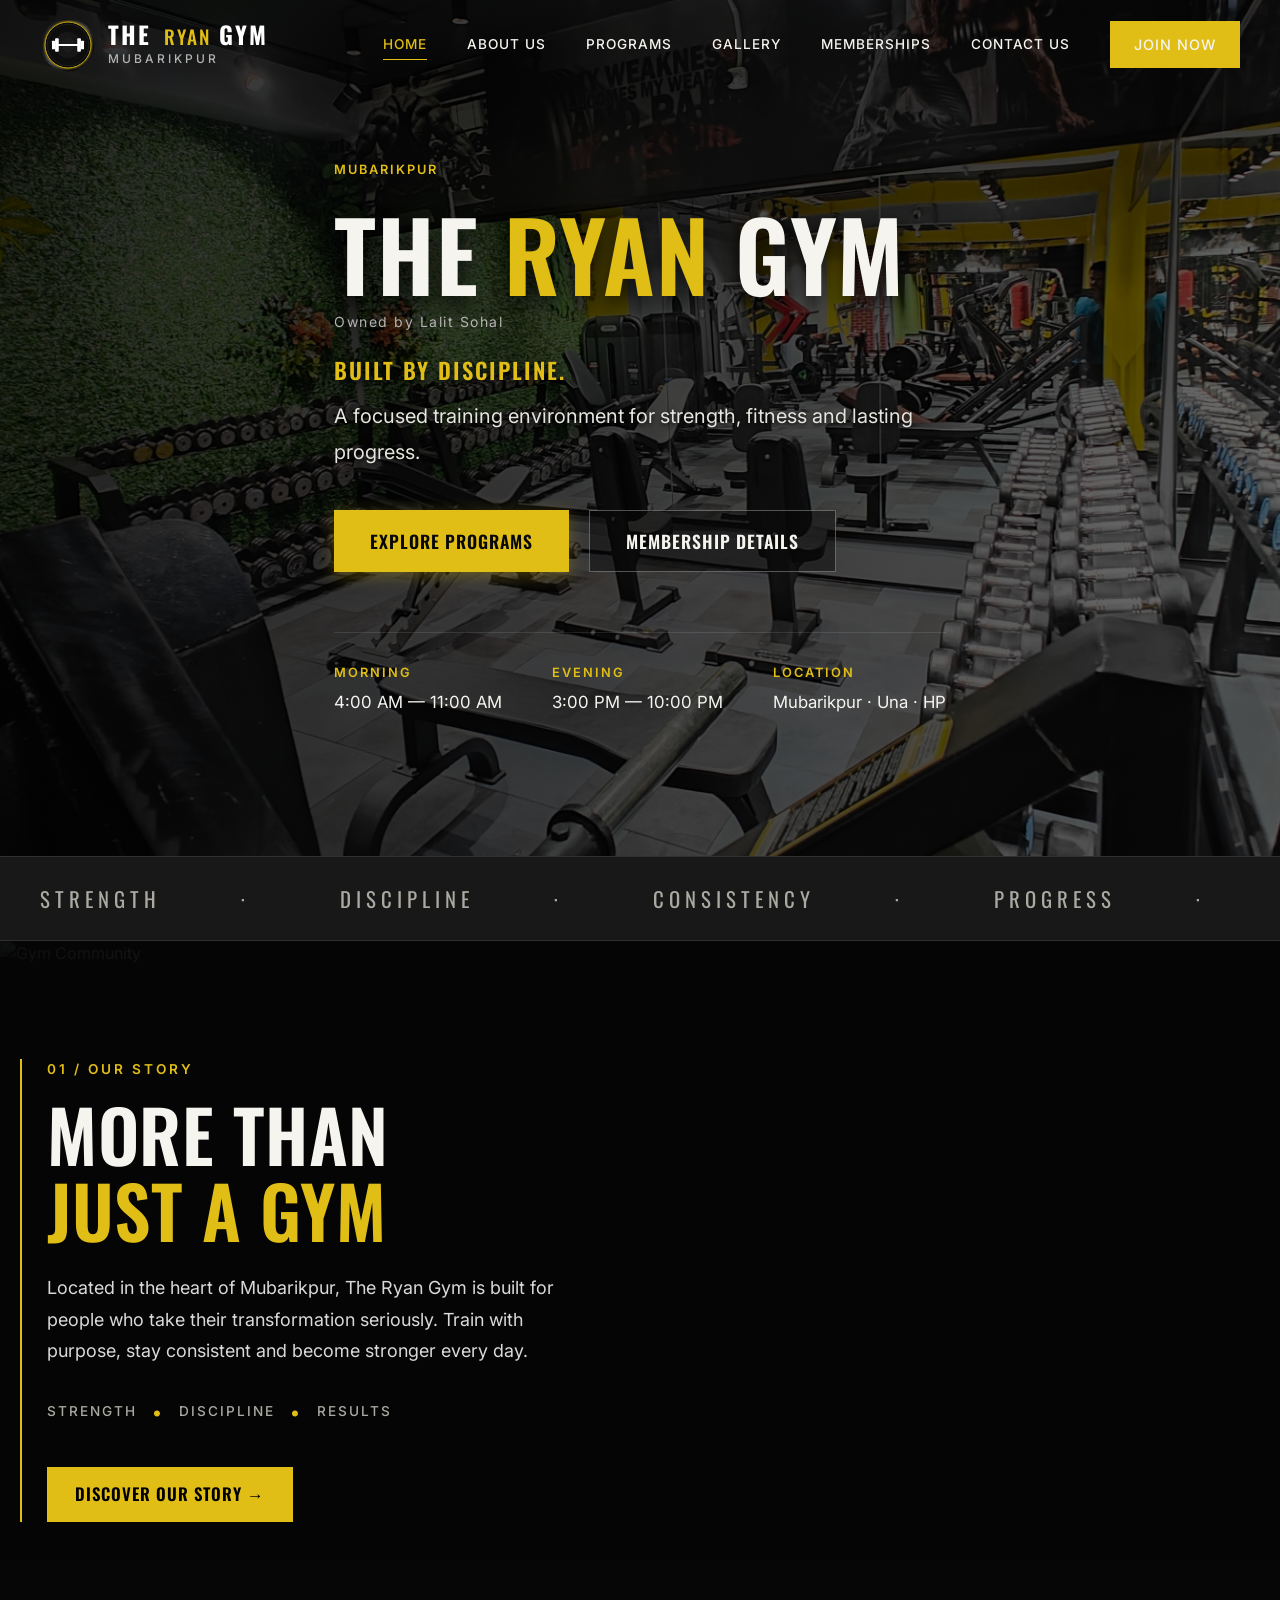
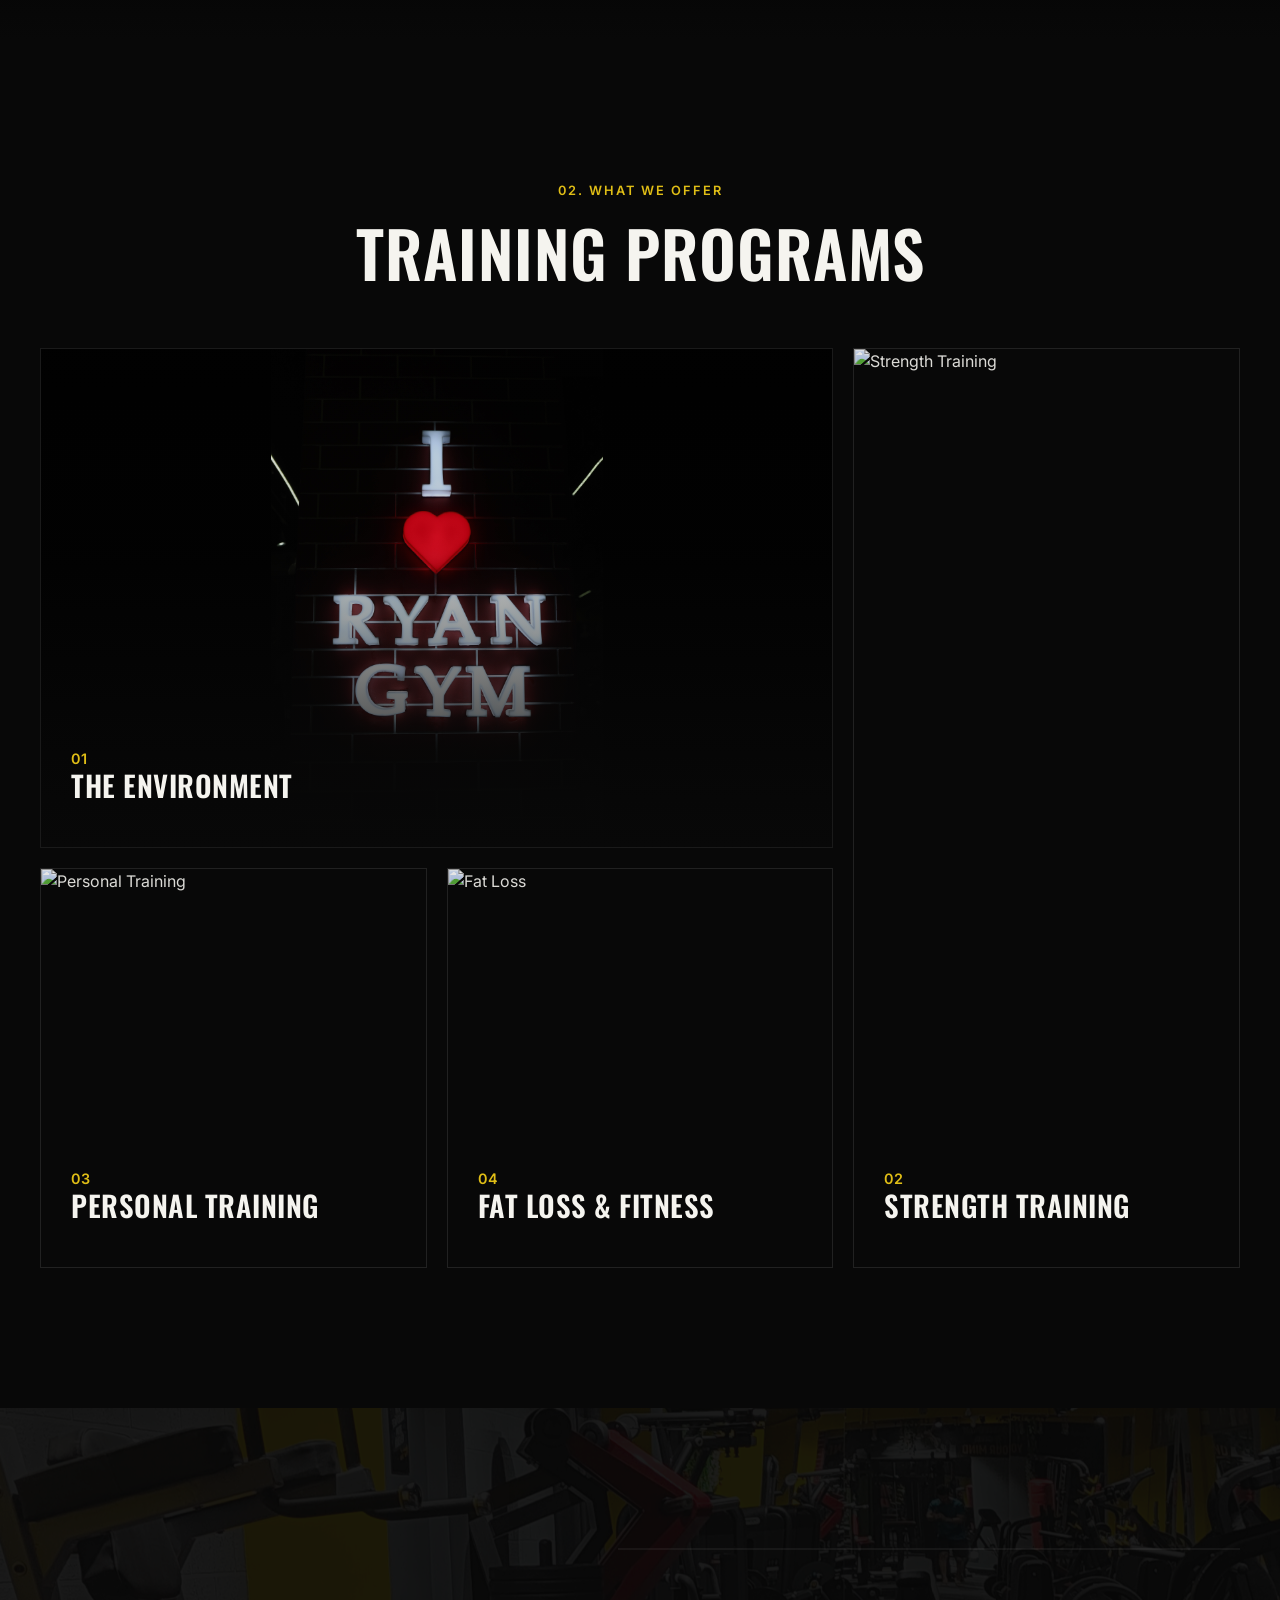
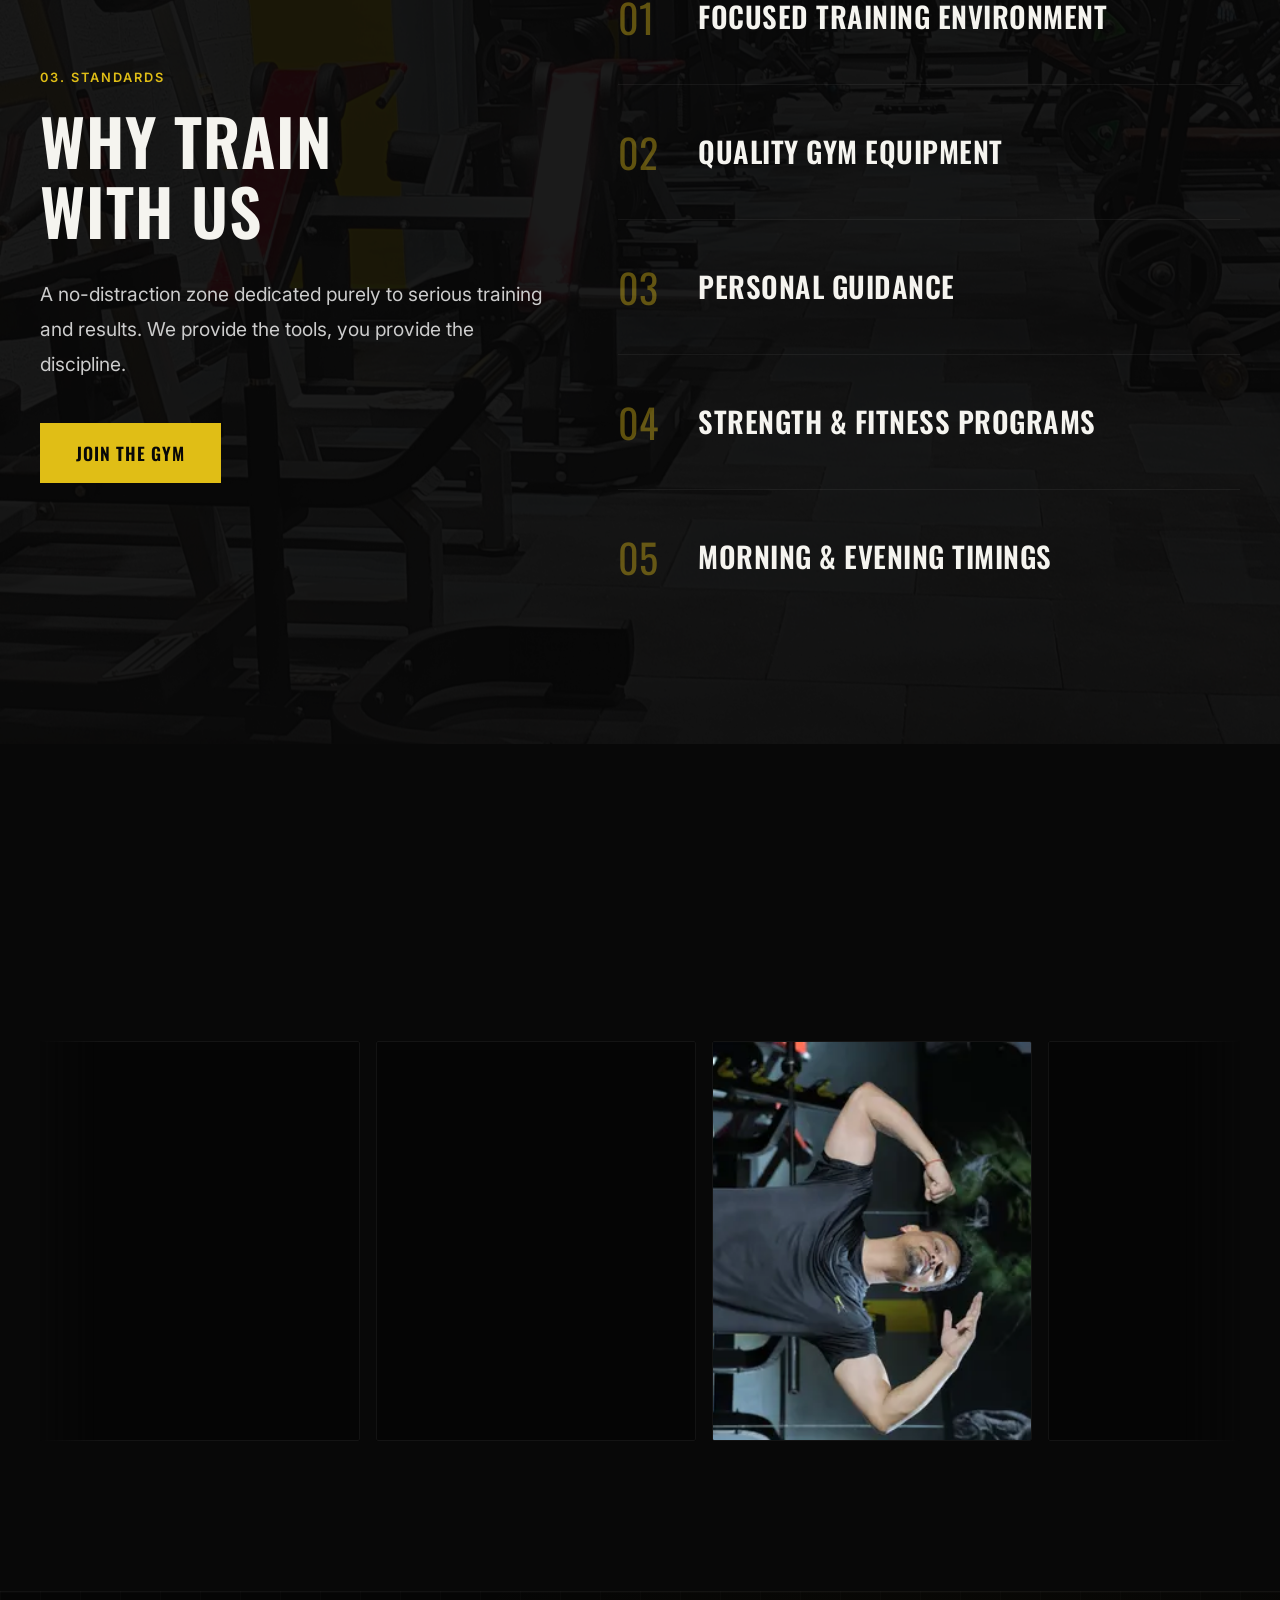
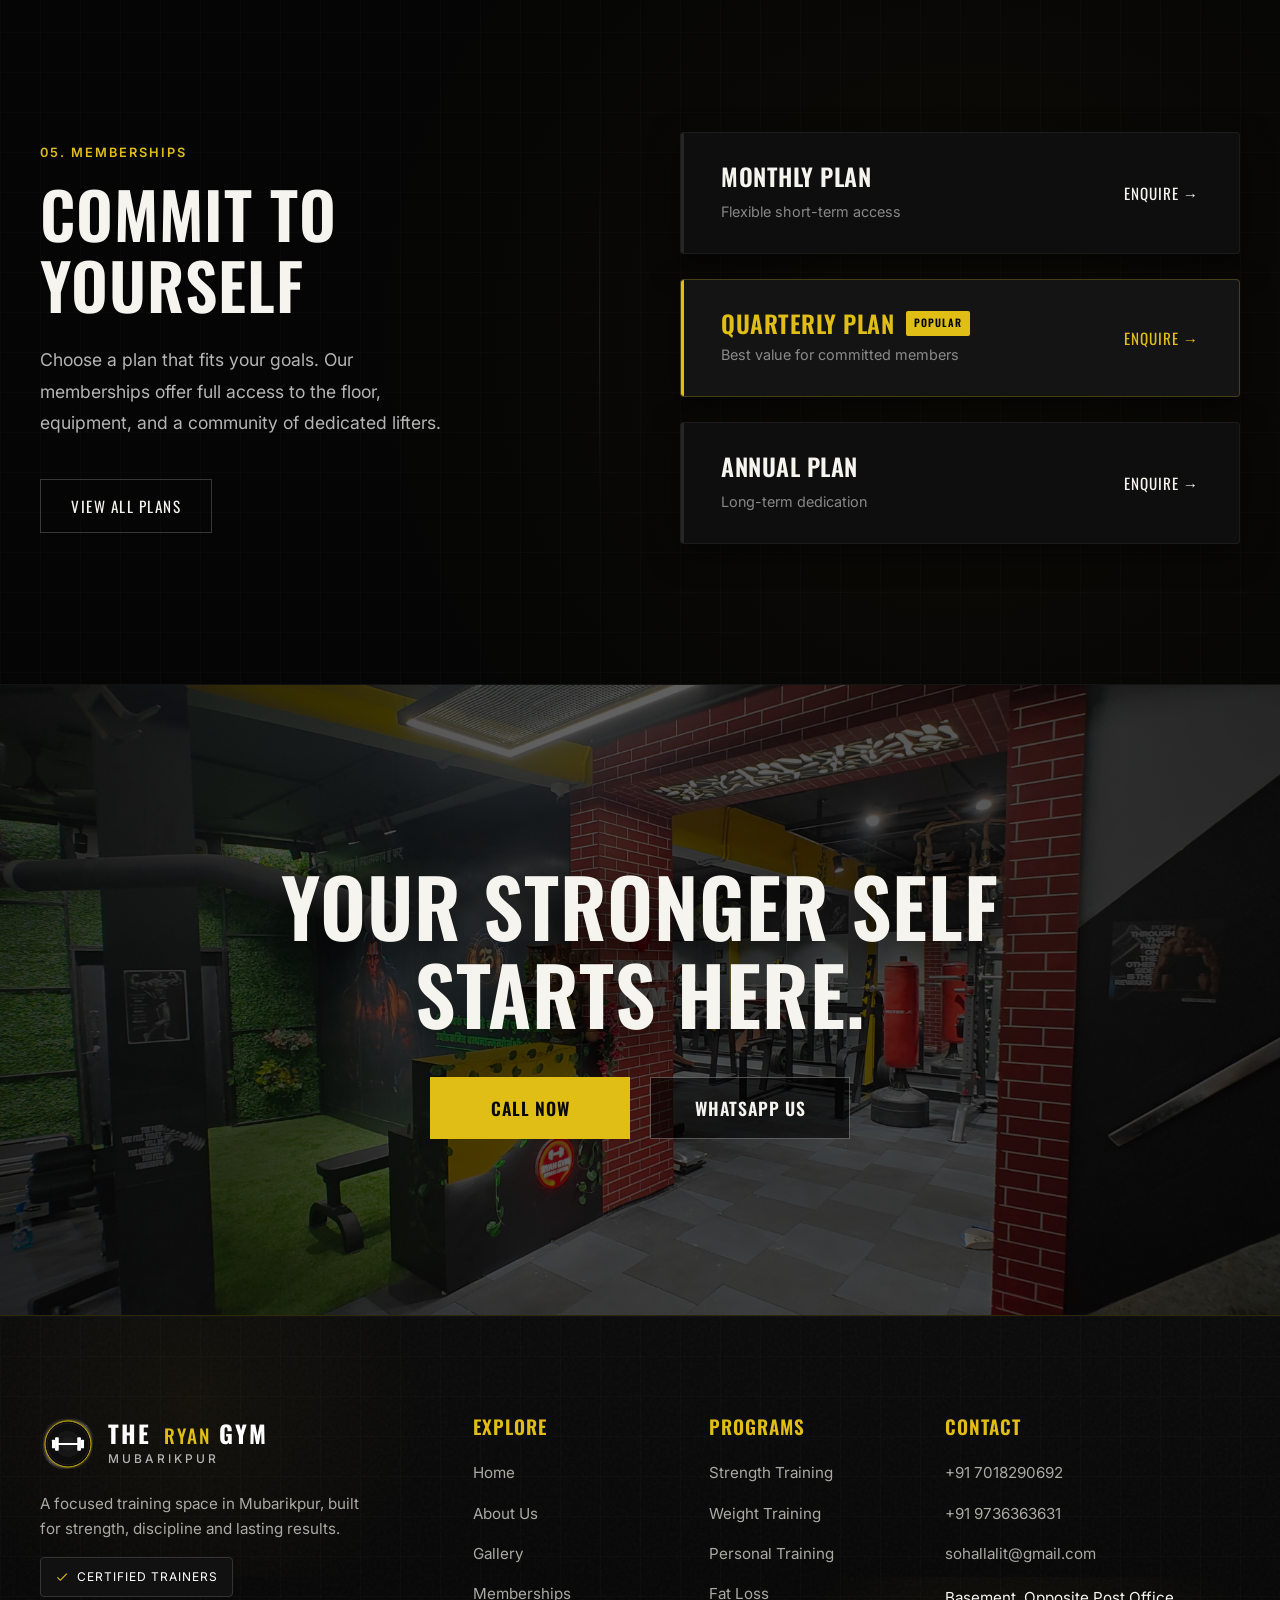
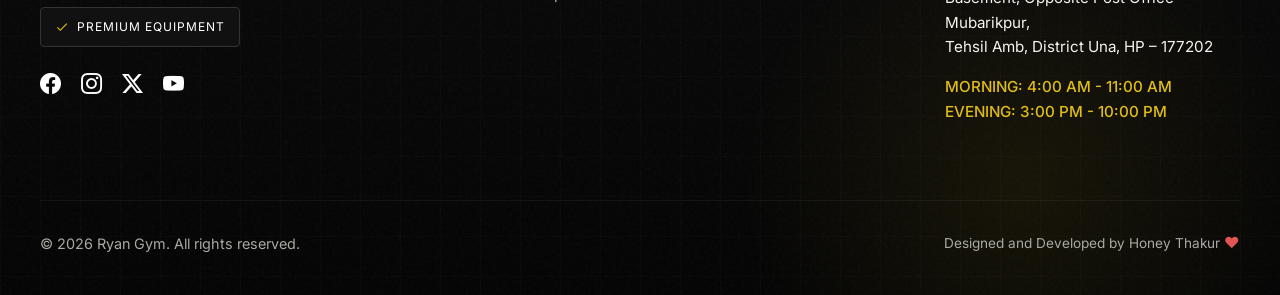
==== index.html @ 45529470 "Done" ====
<!DOCTYPE html>
<html lang="en">
<head>
  <meta charset="UTF-8">
  <meta name="viewport" content="width=device-width, initial-scale=1.0">
  <title>THE RYAN GYM | Built By Discipline</title>
  <meta name="description" content="THE RYAN GYM in Mubarikpur. A premium training environment for strength, fitness and lasting progress.">
  <link rel="stylesheet" href="css/style.css">
  <link rel="stylesheet" href="https://cdn.jsdelivr.net/npm/bootstrap-icons@1.11.3/font/bootstrap-icons.min.css">
  <style>
    /* --------------------------------------------------
       HOMEPAGE SPECIFIC STYLES
       -------------------------------------------------- */

    /* 2. Full-Width Hero Section */
    .hero {
      position: relative;
      min-height: 760px;
      display: flex;
      align-items: center;
      padding-top: 160px;
      padding-bottom: 100px;
      overflow: hidden;
    }
    
    .hero-bg-img {
      position: absolute;
      top: 0; left: 0; width: 100%; height: 100%;
      object-fit: cover;
      object-position: center;
      z-index: -2;
      filter: none;
    }
    
    .hero-overlay {
      position: absolute;
      top: 0; left: 0; width: 100%; height: 100%;
      background: linear-gradient(
        90deg,
        rgba(0, 0, 0, 0.82) 0%,
        rgba(0, 0, 0, 0.72) 45%,
        rgba(0, 0, 0, 0.58) 100%
      );
      z-index: -1;
    }
    
    .hero-content {
      position: relative;
      z-index: 10;
      max-width: 800px;
      padding-bottom: 40px;
    }
    
    .hero-buttons {
      display: flex;
      gap: 20px;
      margin-top: 40px;
      margin-bottom: 60px;
    }
    
    .hero-details {
      display: flex;
      gap: 50px;
      border-top: 1px solid rgba(255, 255, 255, 0.1);
      padding-top: 30px;
    }
    
    .detail-block {
      display: flex;
      flex-direction: column;
    }
    .detail-block span:first-child { color: var(--accent-yellow); font-size: 0.8rem; font-weight: 600; letter-spacing: 2px; }
    .detail-block span:last-child { color: var(--text-primary); font-size: 1.05rem; margin-top: 5px; }
    
    @media (max-width: 1024px) {
      .hero {
        padding-top: 130px;
      }
      .hero-content { padding-top: 0; padding-bottom: 40px; }
      .hero-details { flex-wrap: wrap; gap: 30px; }
    }
    @media (max-width: 576px) {
      .hero {
        padding-top: 115px;
      }
      .hero-buttons { flex-direction: column; }
    }

    /* 3. Moving Strip Marquee */
    .statement-strip {
      padding: 25px 0;
      border-top: 1px solid var(--border-muted);
      border-bottom: 1px solid var(--border-muted);
      background-color: var(--bg-elevated);
      overflow: hidden;
      white-space: nowrap;
      position: relative;
      display: flex;
      align-items: center;
    }
    .marquee-content {
      display: inline-block;
      font-family: var(--font-heading);
      letter-spacing: 5px;
      font-size: 1.3rem;
      color: var(--text-secondary);
      animation: marquee 25s linear infinite;
    }
    .marquee-content span { margin: 0 40px; }
    @keyframes marquee {
      0% { transform: translateX(0); }
      100% { transform: translateX(-50%); }
    }
    
    /* 4. Introduction Section (Asymmetric Story) */
    .intro-panel {
      position: relative;
      height: 700px;
      display: flex;
      align-items: center;
      background-color: #050505;
      overflow: hidden;
    }
    .intro-bg {
      position: absolute; top: 0; left: 0; width: 100%; height: 100%;
      object-fit: cover; object-position: 72% center; z-index: 0;
    }
    .intro-overlay {
      position: absolute; top: 0; left: 0; width: 100%; height: 100%;
      background: linear-gradient(90deg, rgba(5,5,5,0.96) 0%, rgba(5,5,5,0.88) 42%, rgba(5,5,5,0.35) 75%, rgba(5,5,5,0.15) 100%);
      z-index: 1;
    }
    .intro-fade-bottom {
      position: absolute; bottom: 0; left: 0; width: 100%; height: 80px;
      background: linear-gradient(to top, rgba(8,8,8,1) 0%, rgba(8,8,8,0) 100%);
      z-index: 2;
    }
    .intro-container {
      position: relative; z-index: 10;
      width: 100%;
      max-width: 1280px;
      margin: 0 auto;
      padding: 0 20px;
    }
    .intro-content {
      max-width: 560px;
      padding-left: 25px;
      border-left: 2px solid var(--accent-yellow);
    }
    .intro-eyebrow {
      color: var(--accent-yellow);
      font-size: 0.85rem;
      font-weight: 600;
      letter-spacing: 3px;
      margin-bottom: 15px;
      display: block;
    }
    .intro-heading {
      font-family: var(--font-heading);
      font-size: 72px;
      line-height: 1.05;
      margin-bottom: 25px;
      color: var(--text-primary);
      text-transform: uppercase;
    }
    .intro-heading span {
      display: block;
      color: var(--accent-yellow);
    }
    .intro-text {
      max-width: 540px;
      font-size: 18px;
      line-height: 1.75;
      color: rgba(255,255,255,0.85);
      margin-bottom: 30px;
    }
    .intro-labels {
      display: flex;
      gap: 15px;
      color: var(--text-secondary);
      font-size: 0.85rem;
      letter-spacing: 2px;
      font-weight: 500;
      margin-bottom: 40px;
      align-items: center;
    }
    .intro-labels .dot { color: var(--accent-yellow); font-size: 1.2rem; }
    
    .btn-solid-yellow {
      display: inline-flex;
      align-items: center;
      gap: 10px;
      background-color: var(--accent-yellow);
      color: #000;
      font-family: var(--font-heading);
      font-size: 1.05rem;
      padding: 14px 28px;
      text-transform: uppercase;
      letter-spacing: 1px;
      transition: transform 0.3s ease, background-color 0.3s ease;
      text-decoration: none;
      font-weight: 600;
    }
    .btn-solid-yellow:hover {
      background-color: #fff;
      transform: translateY(-3px);
    }
    
    @media (max-width: 1024px) {
      .intro-heading { font-size: 56px; }
      .intro-overlay { background: linear-gradient(90deg, rgba(5,5,5,0.98) 0%, rgba(5,5,5,0.9) 60%, rgba(5,5,5,0.4) 100%); }
    }
    @media (max-width: 768px) {
      .intro-panel { height: auto; flex-direction: column; display: block; }
      .intro-bg { position: relative; height: 350px; object-position: center; }
      .intro-overlay { display: none; }
      .intro-fade-bottom { display: none; }
      .intro-container { background-color: #050505; padding: 60px 20px; }
      .intro-content { max-width: 100%; border-left: none; padding-left: 0; }
      .intro-heading { font-size: 42px; }
      .intro-text { font-size: 16px; }
      .intro-eyebrow::before { content: ''; display: inline-block; width: 30px; height: 2px; background: var(--accent-yellow); margin-right: 15px; vertical-align: middle; }
    }

    /* 5. Programs Preview Editorial */
    .home-programs {
      display: grid;
      grid-template-columns: 1fr 1fr 1fr;
      grid-template-rows: auto auto;
      gap: 20px;
    }
    .hp-block {
      position: relative;
      overflow: hidden;
      display: flex;
      align-items: flex-end;
      padding: 40px 30px;
      border: 1px solid var(--border-muted);
      text-decoration: none;
    }
    .hp-block::after {
      content: '';
      position: absolute; top: 0; left: 0; width: 100%; height: 100%;
      background: linear-gradient(to top, rgba(8,8,8,1) 0%, rgba(8,8,8,0.2) 60%, rgba(8,8,8,0.1) 100%);
      z-index: 1;
      transition: background 0.4s ease;
    }
    .hp-block:hover::after {
      background: linear-gradient(to top, rgba(8,8,8,1) 0%, rgba(8,8,8,0.4) 60%, rgba(8,8,8,0.2) 100%);
    }
    .hp-bg {
      position: absolute; top: 0; left: 0; width: 100%; height: 100%;
      object-fit: cover; z-index: 0;
      transition: transform 0.8s ease;
    }
    .hp-block:hover .hp-bg { transform: scale(1.04); }
    
    .hp-content { position: relative; z-index: 2; width: 100%; }
    .hp-content h3 { font-size: 1.8rem; margin-bottom: 5px; color: var(--text-primary); }
    .hp-content p { font-family: var(--font-body); color: var(--accent-yellow); font-size: 0.9rem; text-transform: uppercase; letter-spacing: 1px; font-weight: 600; }
    
    /* 5. Home Gallery Marquee */
    .gallery-marquee-wrapper {
      display: flex;
      overflow: hidden;
      gap: 16px;
      padding: 10px 0;
      -webkit-mask-image: linear-gradient(to right, transparent, black 5%, black 95%, transparent);
      mask-image: linear-gradient(to right, transparent, black 5%, black 95%, transparent);
    }
    .gallery-marquee-group {
      display: flex;
      gap: 16px;
      flex-shrink: 0;
      animation: marquee 35s linear infinite;
    }
    .gallery-marquee-wrapper:hover .gallery-marquee-group {
      animation-play-state: paused;
    }
    @keyframes marquee {
      0% { transform: translateX(0); }
      100% { transform: translateX(calc(-100% - 16px)); }
    }
    
    @media (prefers-reduced-motion: reduce) {
      .gallery-marquee-wrapper {
        overflow-x: auto;
        -webkit-mask-image: none;
        mask-image: none;
      }
      .gallery-marquee-group { animation: none; }
      .gallery-marquee-group[aria-hidden="true"] { display: none; }
    }

    .hg-img {
      width: 100%; height: 100%;
      object-fit: cover;
      border-radius: 2px;
      border: 1px solid rgba(255,255,255,0.06);
      transition: transform 0.4s ease;
    }
    .hg-item {
      position: relative;
      overflow: hidden;
      border-radius: 2px;
      background: #050505;
      display: block;
      cursor: pointer;
      aspect-ratio: 4 / 5;
      width: 320px;
      flex-shrink: 0;
    }
    .hg-item::after {
      content: '';
      position: absolute; top: 0; left: 0; width: 100%; height: 100%;
      background: linear-gradient(to top, rgba(0,0,0,0.6), transparent);
      opacity: 0;
      transition: opacity 0.4s ease;
      pointer-events: none;
    }
    .hg-item:hover::after { opacity: 1; }
    .hg-item:focus { outline: 2px solid var(--accent-yellow); outline-offset: 2px; }
    .hg-item:hover .hg-img { transform: scale(1.03); }
    
    .btn-gallery-hover {
      transition: all 0.3s ease;
    }
    .btn-gallery-hover:hover {
      background-color: var(--accent-yellow);
      color: #000;
      border-color: var(--accent-yellow);
    }
    
    @media (max-width: 992px) {
      .hg-item { width: 280px; }
    }
    @media (max-width: 576px) {
      .hg-item { width: 240px; }
      .gallery-header { flex-direction: column; align-items: flex-start !important; gap: 20px; }
    }

    .hp-large { grid-column: 1 / 3; height: 500px; }
    .hp-tall { grid-column: 3 / 4; grid-row: 1 / 3; height: 100%; }
    .hp-small { height: 400px; }
    
    @media (max-width: 992px) {
      .home-programs { grid-template-columns: 1fr 1fr; }
      .hp-large { grid-column: 1 / -1; }
      .hp-tall { grid-column: 1 / 2; grid-row: auto; height: 400px; }
    }
    @media (max-width: 576px) {
      .home-programs { grid-template-columns: 1fr; }
      .hp-tall { grid-column: 1 / -1; }
    }

    /* 6. Why Train With Us (Rich Layer) */
    .why-rich {
      position: relative;
      padding: 120px 0;
      overflow: hidden;
      background-color: var(--bg-primary);
    }
    .standards-moving-bg {
      position: absolute; top: 0; left: 0; width: 100%; height: 100%;
      background-image: url('assets/images/gym-image-55.jpg');
      background-size: cover;
      background-position: center;
      z-index: 1;
      will-change: transform;
      animation: standardsMove 12s ease-in-out infinite alternate;
      transform: translate3d(2%, 0, 0) scale(1.08);
    }
    .standards-overlay {
      position: absolute; top: 0; left: 0; width: 100%; height: 100%;
      background: rgba(8,8,8,0.92); z-index: 2;
    }
    .standards-content {
      position: relative;
      z-index: 10;
    }
    
    @keyframes standardsMove {
      0% { transform: translate3d(2%, 0, 0) scale(1.08); }
      100% { transform: translate3d(-2%, 0, 0) scale(1.12); }
    }
    
    @keyframes standardsMoveMobile {
      0% { transform: translate3d(1%, 0, 0) scale(1.04); }
      100% { transform: translate3d(-1%, 0, 0) scale(1.06); }
    }
    
    @media (prefers-reduced-motion: reduce) {
      .standards-moving-bg { animation: none; transform: scale(1); }
    }
    
    @media (max-width: 768px) {
      .standards-moving-bg { animation: standardsMoveMobile 12s ease-in-out infinite alternate; }
    }
    
    .why-list-premium {
      border-top: 2px solid rgba(255,255,255,0.05);
      margin-top: 20px;
    }
    .why-item-premium {
      display: flex;
      align-items: center;
      padding: 35px 0;
      border-bottom: 1px solid rgba(255,255,255,0.05);
      transition: padding-left var(--transition-fast);
    }
    .why-item-premium:hover {
      padding-left: 20px;
      border-bottom: 1px solid var(--accent-yellow);
    }
    .why-number-premium {
      font-family: var(--font-heading);
      font-size: 2.5rem;
      color: rgba(224, 190, 22, 0.4);
      width: 80px;
      transition: color var(--transition-fast);
    }
    .why-item-premium:hover .why-number-premium { color: var(--accent-yellow); }
    .why-title-premium {
      font-family: var(--font-heading);
      font-size: 1.8rem;
      margin-bottom: 0;
      color: var(--text-primary);
    }
    
    @media (max-width: 768px) {
      .why-item-premium { flex-direction: column; align-items: flex-start; padding: 25px 0; }
      .why-item-premium:hover { padding-left: 0; }
      .why-number-premium { font-size: 2rem; margin-bottom: 10px; }
      .why-title-premium { font-size: 1.5rem; }
    }

    /* 7. Membership Preview Redesign */
    .mem-preview-section {
      position: relative;
      padding: 140px 0;
      background-color: #050505;
      background-image: 
        radial-gradient(circle at 75% 50%, rgba(224, 190, 22, 0.03) 0%, transparent 60%),
        linear-gradient(rgba(255, 255, 255, 0.015) 1px, transparent 1px),
        linear-gradient(90deg, rgba(255, 255, 255, 0.015) 1px, transparent 1px);
      background-size: 100% 100%, 40px 40px, 40px 40px;
      border-top: 1px solid rgba(255, 255, 255, 0.05);
      border-bottom: 1px solid rgba(255, 255, 255, 0.05);
    }
    .mem-preview-container {
      position: relative; z-index: 10;
      display: grid;
      grid-template-columns: 1fr 1fr;
      gap: 80px;
      align-items: center;
    }
    .mem-left-content {
      position: relative;
      padding-right: 40px;
    }
    .mem-left-content::after {
      content: '';
      position: absolute;
      right: 0;
      top: 10%;
      width: 1px;
      height: 80%;
      background: linear-gradient(to bottom, transparent, rgba(255, 255, 255, 0.1), transparent);
    }
    .mem-left-text {
      color: rgba(255,255,255,0.7);
      line-height: 1.8;
      font-size: 1.1rem;
      max-width: 420px;
      margin-bottom: 40px;
    }
    .btn-mem-view {
      display: inline-block;
      padding: 14px 30px;
      border: 1px solid rgba(255,255,255,0.2);
      color: var(--text-primary);
      text-transform: uppercase;
      font-family: var(--font-heading);
      letter-spacing: 1.5px;
      font-size: 0.95rem;
      transition: all 0.3s ease;
      text-decoration: none;
    }
    .btn-mem-view:hover {
      background-color: var(--accent-yellow);
      color: #000;
      border-color: var(--accent-yellow);
      transform: translateY(-2px);
    }
    
    .mem-cards-wrap {
      display: flex;
      flex-direction: column;
      gap: 25px;
    }
    .mem-card-premium {
      background: rgba(15, 15, 15, 0.95);
      border: 1px solid rgba(255,255,255,0.06);
      border-radius: 4px;
      padding: 30px 40px;
      display: flex;
      justify-content: space-between;
      align-items: center;
      transition: all 0.4s cubic-bezier(0.16, 1, 0.3, 1);
      position: relative;
      box-shadow: 0 10px 30px rgba(0,0,0,0.5);
      text-decoration: none;
    }
    .mem-card-premium::before {
      content: '';
      position: absolute; top: 0; left: 0; width: 3px; height: 100%;
      background: rgba(255,255,255,0.1);
      transition: background var(--transition-fast);
      border-top-left-radius: 4px;
      border-bottom-left-radius: 4px;
    }
    .mem-card-premium:hover {
      transform: translateY(-4px);
      border-color: rgba(224, 190, 22, 0.3);
      box-shadow: 0 15px 40px rgba(0,0,0,0.7), 0 0 20px rgba(224, 190, 22, 0.05);
    }
    .mem-card-premium:hover::before { background: var(--accent-yellow); }
    
    .mem-card-popular {
      background: rgba(20, 20, 20, 1);
      border-color: rgba(224, 190, 22, 0.25);
    }
    .mem-card-popular::before { background: var(--accent-yellow); }
    
    .mem-badge-popular {
      background: var(--accent-yellow);
      color: #000;
      font-family: var(--font-heading);
      font-weight: 600;
      font-size: 0.65rem;
      letter-spacing: 1px;
      padding: 4px 8px;
      border-radius: 2px;
      margin-left: 12px;
      vertical-align: middle;
      display: inline-block;
    }
    
    .mem-card-title { font-size: 1.5rem; margin: 0; color: var(--text-primary); display: inline-block; }
    .mem-card-popular .mem-card-title { color: var(--accent-yellow); }
    .mem-card-subtitle { font-family: var(--font-body); font-size: 0.9rem; color: rgba(255,255,255,0.5); margin-top: 6px; }
    
    .mem-enquire-link {
      font-family: var(--font-heading);
      color: var(--text-primary);
      font-size: 0.95rem;
      letter-spacing: 1px;
      text-transform: uppercase;
      transition: color 0.3s ease;
    }
    .mem-card-popular .mem-enquire-link { color: var(--accent-yellow); }
    .mem-card-premium:hover .mem-enquire-link { color: var(--accent-yellow); }
    
    @media (max-width: 992px) {
      .mem-preview-container { grid-template-columns: 1fr; gap: 50px; }
      .mem-left-content { padding-right: 0; }
      .mem-left-content::after { display: none; }
      .mem-card-premium { padding: 25px; flex-direction: row; gap: 15px; }
    }
    @media (max-width: 576px) {
      .mem-card-premium { flex-direction: column; align-items: flex-start; gap: 20px; }
      .btn-mem-view { width: 100%; text-align: center; }
    }

    /* 8. Final CTA Refinement */
    .cta-hero {
      position: relative;
      height: 70vh;
      display: flex;
      align-items: center;
      justify-content: center;
      text-align: center;
    }
    .cta-bg {
      position: absolute;
      top: 0; left: 0; width: 100%; height: 100%;
      object-fit: cover;
      object-position: center 35%;
      z-index: -2;
    }
    .cta-overlay {
      position: absolute;
      top: 0; left: 0; width: 100%; height: 100%;
      background: linear-gradient(
        90deg,
        rgba(0, 0, 0, 0.76) 0%,
        rgba(0, 0, 0, 0.62) 45%,
        rgba(0, 0, 0, 0.68) 100%
      );
      z-index: -1;
    }
    .cta-content {
      position: relative; z-index: 10;
      max-width: 800px;
      padding: 0 20px;
    }
    .cta-content h2 {
      font-size: 5rem;
      text-shadow: 0 20px 40px rgba(0,0,0,0.9);
      margin-bottom: 20px;
    }
    @media (max-width: 768px) {
      .cta-content h2 { font-size: 3.5rem; }
    }
  </style>
</head>
<body class="home-page">

  <!-- Header -->
  <div id="site-header"></div>

  <!-- Full-Width Hero Section -->
  <section class="hero">
    <img src="assets/images/gym-image-38.jpg" alt="The Ryan Gym full interior view" class="hero-bg-img" fetchpriority="high">
    <div class="hero-overlay"></div>
    <div class="container">
      <div class="hero-content reveal">
        <span class="label-small" style="margin-bottom: 20px; color: var(--accent-yellow);">MUBARIKPUR</span>
        
        <h1 class="heading-xl" style="text-shadow: 0 10px 20px rgba(0,0,0,0.8); margin-bottom: 5px;">THE <span style="color: var(--accent-yellow);">RYAN</span> GYM</h1>
        <p class="owner-credit" style="font-family: var(--font-body); font-size: 14px; color: #b3b3b3; letter-spacing: 1.5px; margin-bottom: 25px; text-transform: none; font-weight: 400;">Owned by Lalit Sohal</p>
        
        <h2 style="font-family: var(--font-heading); font-size: 1.4rem; color: var(--accent-yellow); text-transform: uppercase; letter-spacing: 2px; margin-bottom: 15px; text-shadow: 0 4px 8px rgba(0,0,0,0.8);">BUILT BY DISCIPLINE.</h2>
        
        <p class="text-lead" style="margin-top: 0; font-size: 1.25rem; color: #E5E4DE; text-shadow: 0 2px 4px rgba(0,0,0,0.8);">A focused training environment for strength, fitness and lasting progress.</p>
        
        <div class="hero-buttons">
          <a href="training-programs.html" class="btn btn-primary" style="box-shadow: 0 4px 15px rgba(224, 190, 22, 0.3);">Explore Programs</a>
          <a href="membership-plans.html" class="btn btn-outline" style="background: rgba(8,8,8,0.5); border-color: rgba(255,255,255,0.3);">Membership Details</a>
        </div>
        
        <div class="hero-details">
          <div class="detail-block">
            <span>MORNING</span>
            <span>4:00 AM — 11:00 AM</span>
          </div>
          <div class="detail-block">
            <span>EVENING</span>
            <span>3:00 PM — 10:00 PM</span>
          </div>
          <div class="detail-block">
            <span>LOCATION</span>
            <span>Mubarikpur · Una · HP</span>
          </div>
        </div>
      </div>
    </div>
  </section>

  <!-- Statement Strip Marquee -->
  <div class="statement-strip">
    <div class="marquee-content">
      <span>STRENGTH</span><span>·</span>
      <span>DISCIPLINE</span><span>·</span>
      <span>CONSISTENCY</span><span>·</span>
      <span>PROGRESS</span><span>·</span>
      <span>STRENGTH</span><span>·</span>
      <span>DISCIPLINE</span><span>·</span>
      <span>CONSISTENCY</span><span>·</span>
      <span>PROGRESS</span><span>·</span>
      <span>STRENGTH</span><span>·</span>
      <span>DISCIPLINE</span><span>·</span>
      <span>CONSISTENCY</span><span>·</span>
      <span>PROGRESS</span>
    </div>
  </div>

  <!-- Introduction Section (Asymmetric Story) -->
  <section class="intro-panel">
    <img src="assets/images/gym-image-11.JPG" alt="Gym Community" class="intro-bg" loading="lazy">
    <div class="intro-overlay"></div>
    <div class="intro-fade-bottom"></div>
    <div class="intro-container">
      <div class="intro-content">
        <span class="intro-eyebrow reveal">01 / OUR STORY</span>
        <h2 class="intro-heading reveal reveal-delay-1">
          MORE THAN<br>
          <span>JUST A GYM</span>
        </h2>
        <p class="intro-text reveal reveal-delay-2">Located in the heart of Mubarikpur, The Ryan Gym is built for people who take their transformation seriously. Train with purpose, stay consistent and become stronger every day.</p>
        <div class="intro-labels reveal reveal-delay-3">
          STRENGTH <span class="dot">&bull;</span> DISCIPLINE <span class="dot">&bull;</span> RESULTS
        </div>
        <div class="reveal reveal-delay-4">
          <a href="about.html" class="btn-solid-yellow">DISCOVER OUR STORY &rarr;</a>
        </div>
      </div>
    </div>
  </section>

  <!-- Programs Preview Editorial -->
  <section class="section">
    <div class="container">
      <div style="text-align: center; margin-bottom: 60px;" class="reveal">
        <span class="label-small">02. WHAT WE OFFER</span>
        <h2 class="heading-lg" style="margin-bottom: 0;">TRAINING PROGRAMS</h2>
      </div>
      
      <div class="home-programs">
        <!-- I LOVE RYAN GYM Neon Sign Image -->
        <a href="training-programs.html" class="hp-block hp-large reveal" style="background-color: #000;">
          <img src="assets/images/gym-image-23.JPG" alt="Neon Sign Branding" class="hp-bg" loading="lazy" style="object-fit: contain; object-position: center;">
          <div class="hp-content">
            <p>01</p>
            <h3>THE ENVIRONMENT</h3>
          </div>
        </a>
        
        <a href="training-programs.html" class="hp-block hp-tall reveal reveal-delay-2">
          <img src="assets/images/gym-image-1.JPG" alt="Strength Training" class="hp-bg" loading="lazy" style="object-position: 70% center;">
          <div class="hp-content">
            <p>02</p>
            <h3>STRENGTH TRAINING</h3>
          </div>
        </a>
        
        <a href="training-programs.html" class="hp-block hp-small reveal reveal-delay-1">
          <img src="assets/images/gym-image-10.JPG" alt="Personal Training" class="hp-bg" loading="lazy" style="object-position: center 20%;">
          <div class="hp-content">
            <p>03</p>
            <h3>PERSONAL TRAINING</h3>
          </div>
        </a>
        
        <a href="training-programs.html" class="hp-block hp-small reveal reveal-delay-2">
          <img src="assets/images/gym-image-4.JPG" alt="Fat Loss" class="hp-bg" loading="lazy" style="object-position: center 40%;">
          <div class="hp-content">
            <p>04</p>
            <h3>FAT LOSS & FITNESS</h3>
          </div>
        </a>
      </div>
    </div>
  </section>

  <!-- Why Train With Us (Rich Layer) -->
  <section class="why-rich">
    <div class="standards-moving-bg"></div>
    <div class="standards-overlay"></div>
    
    <div class="standards-content">
      <div class="container split-layout">
        <div class="split-image reveal">
          <span class="label-small">03. STANDARDS</span>
          <h2 class="heading-lg">WHY TRAIN<br>WITH US</h2>
          <p class="text-lead" style="color: #ccc;">A no-distraction zone dedicated purely to serious training and results. We provide the tools, you provide the discipline.</p>
          <a href="contact.html" class="btn btn-primary" style="margin-top: 10px;">Join The Gym</a>
        </div>
        <div class="split-content reveal reveal-delay-1">
          <div class="why-list-premium">
            <div class="why-item-premium">
              <div class="why-number-premium">01</div>
              <h3 class="why-title-premium">FOCUSED TRAINING ENVIRONMENT</h3>
            </div>
            <div class="why-item-premium">
              <div class="why-number-premium">02</div>
              <h3 class="why-title-premium">QUALITY GYM EQUIPMENT</h3>
            </div>
            <div class="why-item-premium">
              <div class="why-number-premium">03</div>
              <h3 class="why-title-premium">PERSONAL GUIDANCE</h3>
            </div>
            <div class="why-item-premium">
              <div class="why-number-premium">04</div>
              <h3 class="why-title-premium">STRENGTH & FITNESS PROGRAMS</h3>
            </div>
            <div class="why-item-premium" style="border-bottom: none;">
              <div class="why-number-premium">05</div>
              <h3 class="why-title-premium">MORNING & EVENING TIMINGS</h3>
            </div>
          </div>
        </div>
      </div>
    </div>
  </section>

  <!-- Gallery Preview -->
  <section class="section">
    <div class="container">
      <div class="gallery-header reveal" style="display: flex; justify-content: space-between; align-items: flex-end; margin-bottom: 40px;">
        <div>
          <span class="label-small">04. FACILITY</span>
          <h2 class="heading-lg" style="margin-bottom: 0;">VISUAL GALLERY</h2>
        </div>
        <a href="gallery.html" class="btn btn-outline btn-gallery-hover" style="margin-bottom: 15px;">View Full Gallery &rarr;</a>
      </div>
      
      <div class="gallery-marquee-wrapper reveal reveal-delay-1">
        <!-- Group 1 -->
        <div class="gallery-marquee-group">
          <a href="#" class="hg-item masonry-item" aria-label="View larger image of Punching Bag Area">
            <img src="assets/images/thumbs/gym-image-55-800.webp" srcset="assets/images/thumbs/gym-image-55-480.webp 480w, assets/images/thumbs/gym-image-55-800.webp 800w, assets/images/thumbs/gym-image-55-1200.webp 1200w" sizes="(max-width: 576px) 240px, (max-width: 992px) 280px, 320px" width="1200" height="800" loading="eager" decoding="async" alt="Members training inside The Ryan Gym punching bag area" class="hg-img" style="object-position: center;" data-large-src="assets/images/gym-image-55.jpg">
          </a>
          <a href="#" class="hg-item masonry-item" aria-label="View larger image of Gym Details">
            <img src="assets/images/thumbs/gym-image-41-800.webp" srcset="assets/images/thumbs/gym-image-41-480.webp 480w, assets/images/thumbs/gym-image-41-800.webp 800w, assets/images/thumbs/gym-image-41-1200.webp 1200w" sizes="(max-width: 576px) 240px, (max-width: 992px) 280px, 320px" width="1200" height="800" loading="lazy" decoding="async" alt="Gym interior and lifting details" class="hg-img" style="object-position: center 20%;" data-large-src="assets/images/gym-image-41.jpg">
          </a>
          <a href="#" class="hg-item masonry-item" aria-label="View larger image of Weights">
            <img src="assets/images/thumbs/gym-image-4-800.webp" srcset="assets/images/thumbs/gym-image-4-480.webp 480w, assets/images/thumbs/gym-image-4-800.webp 800w, assets/images/thumbs/gym-image-4-1200.webp 1200w" sizes="(max-width: 576px) 240px, (max-width: 992px) 280px, 320px" width="1200" height="800" loading="lazy" decoding="async" alt="Heavy free weights section" class="hg-img" style="object-position: center;" data-large-src="assets/images/gym-image-4.JPG">
          </a>
          <a href="#" class="hg-item masonry-item" aria-label="View larger image of Equipment">
            <img src="assets/images/thumbs/gym-image-71-800.webp" srcset="assets/images/thumbs/gym-image-71-480.webp 480w, assets/images/thumbs/gym-image-71-800.webp 800w, assets/images/thumbs/gym-image-71-1200.webp 1200w" sizes="(max-width: 576px) 240px, (max-width: 992px) 280px, 320px" width="1200" height="800" loading="lazy" decoding="async" alt="High quality gym equipment and machines" class="hg-img" style="object-position: center 30%;" data-large-src="assets/images/gym-image-71.jpg">
          </a>
          <a href="#" class="hg-item masonry-item" aria-label="View larger image of Active Members">
            <img src="assets/images/thumbs/gym-image-26-800.webp" srcset="assets/images/thumbs/gym-image-26-480.webp 480w, assets/images/thumbs/gym-image-26-800.webp 800w, assets/images/thumbs/gym-image-26-1200.webp 1200w" sizes="(max-width: 576px) 240px, (max-width: 992px) 280px, 320px" width="1200" height="800" loading="lazy" decoding="async" alt="Members training on the gym floor" class="hg-img" style="object-position: center 25%;" data-large-src="assets/images/gym-image-26.JPG">
          </a>
        </div>

        <!-- Group 2 (Duplicate for Seamless Loop) -->
        <div class="gallery-marquee-group" aria-hidden="true">
          <a href="#" class="hg-item masonry-item" tabindex="-1">
            <img src="assets/images/thumbs/gym-image-55-800.webp" srcset="assets/images/thumbs/gym-image-55-480.webp 480w, assets/images/thumbs/gym-image-55-800.webp 800w, assets/images/thumbs/gym-image-55-1200.webp 1200w" sizes="(max-width: 576px) 240px, (max-width: 992px) 280px, 320px" width="1200" height="800" loading="lazy" decoding="async" alt="" class="hg-img" style="object-position: center;" data-large-src="assets/images/gym-image-55.jpg">
          </a>
          <a href="#" class="hg-item masonry-item" tabindex="-1">
            <img src="assets/images/thumbs/gym-image-41-800.webp" srcset="assets/images/thumbs/gym-image-41-480.webp 480w, assets/images/thumbs/gym-image-41-800.webp 800w, assets/images/thumbs/gym-image-41-1200.webp 1200w" sizes="(max-width: 576px) 240px, (max-width: 992px) 280px, 320px" width="1200" height="800" loading="lazy" decoding="async" alt="" class="hg-img" style="object-position: center 20%;" data-large-src="assets/images/gym-image-41.jpg">
          </a>
          <a href="#" class="hg-item masonry-item" tabindex="-1">
            <img src="assets/images/thumbs/gym-image-4-800.webp" srcset="assets/images/thumbs/gym-image-4-480.webp 480w, assets/images/thumbs/gym-image-4-800.webp 800w, assets/images/thumbs/gym-image-4-1200.webp 1200w" sizes="(max-width: 576px) 240px, (max-width: 992px) 280px, 320px" width="1200" height="800" loading="lazy" decoding="async" alt="" class="hg-img" style="object-position: center;" data-large-src="assets/images/gym-image-4.JPG">
          </a>
          <a href="#" class="hg-item masonry-item" tabindex="-1">
            <img src="assets/images/thumbs/gym-image-71-800.webp" srcset="assets/images/thumbs/gym-image-71-480.webp 480w, assets/images/thumbs/gym-image-71-800.webp 800w, assets/images/thumbs/gym-image-71-1200.webp 1200w" sizes="(max-width: 576px) 240px, (max-width: 992px) 280px, 320px" width="1200" height="800" loading="lazy" decoding="async" alt="" class="hg-img" style="object-position: center 30%;" data-large-src="assets/images/gym-image-71.jpg">
          </a>
          <a href="#" class="hg-item masonry-item" tabindex="-1">
            <img src="assets/images/thumbs/gym-image-26-800.webp" srcset="assets/images/thumbs/gym-image-26-480.webp 480w, assets/images/thumbs/gym-image-26-800.webp 800w, assets/images/thumbs/gym-image-26-1200.webp 1200w" sizes="(max-width: 576px) 240px, (max-width: 992px) 280px, 320px" width="1200" height="800" loading="lazy" decoding="async" alt="" class="hg-img" style="object-position: center 25%;" data-large-src="assets/images/gym-image-26.JPG">
          </a>
        </div>

        <!-- Group 3 (Duplicate for Ultrawide Screens) -->
        <div class="gallery-marquee-group" aria-hidden="true">
          <a href="#" class="hg-item masonry-item" tabindex="-1">
            <img src="assets/images/thumbs/gym-image-55-800.webp" srcset="assets/images/thumbs/gym-image-55-480.webp 480w, assets/images/thumbs/gym-image-55-800.webp 800w, assets/images/thumbs/gym-image-55-1200.webp 1200w" sizes="(max-width: 576px) 240px, (max-width: 992px) 280px, 320px" width="1200" height="800" loading="lazy" decoding="async" alt="" class="hg-img" style="object-position: center;" data-large-src="assets/images/gym-image-55.jpg">
          </a>
          <a href="#" class="hg-item masonry-item" tabindex="-1">
            <img src="assets/images/thumbs/gym-image-41-800.webp" srcset="assets/images/thumbs/gym-image-41-480.webp 480w, assets/images/thumbs/gym-image-41-800.webp 800w, assets/images/thumbs/gym-image-41-1200.webp 1200w" sizes="(max-width: 576px) 240px, (max-width: 992px) 280px, 320px" width="1200" height="800" loading="lazy" decoding="async" alt="" class="hg-img" style="object-position: center 20%;" data-large-src="assets/images/gym-image-41.jpg">
          </a>
          <a href="#" class="hg-item masonry-item" tabindex="-1">
            <img src="assets/images/thumbs/gym-image-4-800.webp" srcset="assets/images/thumbs/gym-image-4-480.webp 480w, assets/images/thumbs/gym-image-4-800.webp 800w, assets/images/thumbs/gym-image-4-1200.webp 1200w" sizes="(max-width: 576px) 240px, (max-width: 992px) 280px, 320px" width="1200" height="800" loading="lazy" decoding="async" alt="" class="hg-img" style="object-position: center;" data-large-src="assets/images/gym-image-4.JPG">
          </a>
          <a href="#" class="hg-item masonry-item" tabindex="-1">
            <img src="assets/images/thumbs/gym-image-71-800.webp" srcset="assets/images/thumbs/gym-image-71-480.webp 480w, assets/images/thumbs/gym-image-71-800.webp 800w, assets/images/thumbs/gym-image-71-1200.webp 1200w" sizes="(max-width: 576px) 240px, (max-width: 992px) 280px, 320px" width="1200" height="800" loading="lazy" decoding="async" alt="" class="hg-img" style="object-position: center 30%;" data-large-src="assets/images/gym-image-71.jpg">
          </a>
          <a href="#" class="hg-item masonry-item" tabindex="-1">
            <img src="assets/images/thumbs/gym-image-26-800.webp" srcset="assets/images/thumbs/gym-image-26-480.webp 480w, assets/images/thumbs/gym-image-26-800.webp 800w, assets/images/thumbs/gym-image-26-1200.webp 1200w" sizes="(max-width: 576px) 240px, (max-width: 992px) 280px, 320px" width="1200" height="800" loading="lazy" decoding="async" alt="" class="hg-img" style="object-position: center 25%;" data-large-src="assets/images/gym-image-26.JPG">
          </a>
        </div>
      </div>
    </div>
  </section>

  <!-- Membership Preview Redesign -->
  <section class="mem-preview-section">
    <div class="container mem-preview-container">
      <div class="mem-left-content reveal">
        <span class="label-small" style="margin-bottom: 15px; display: block;">05. MEMBERSHIPS</span>
        <h2 class="heading-lg" style="margin-bottom: 25px;">COMMIT TO<br>YOURSELF</h2>
        <p class="mem-left-text">Choose a plan that fits your goals. Our memberships offer full access to the floor, equipment, and a community of dedicated lifters.</p>
        <a href="membership-plans.html" class="btn-mem-view">View All Plans</a>
      </div>
      
      <div class="mem-cards-wrap reveal reveal-delay-1">
        <a href="contact.html" class="mem-card-premium">
          <div>
            <h3 class="mem-card-title">MONTHLY PLAN</h3>
            <p class="mem-card-subtitle">Flexible short-term access</p>
          </div>
          <span class="mem-enquire-link">Enquire &rarr;</span>
        </a>
        
        <a href="contact.html" class="mem-card-premium mem-card-popular">
          <div>
            <div style="display: flex; align-items: center;">
              <h3 class="mem-card-title">QUARTERLY PLAN</h3>
              <span class="mem-badge-popular">POPULAR</span>
            </div>
            <p class="mem-card-subtitle">Best value for committed members</p>
          </div>
          <span class="mem-enquire-link">Enquire &rarr;</span>
        </a>
        
        <a href="contact.html" class="mem-card-premium">
          <div>
            <h3 class="mem-card-title">ANNUAL PLAN</h3>
            <p class="mem-card-subtitle">Long-term dedication</p>
          </div>
          <span class="mem-enquire-link">Enquire &rarr;</span>
        </a>
      </div>
    </div>
  </section>

  <!-- Final CTA Refined -->
  <section class="cta-hero">
    <img src="assets/images/gym-image-59.jpg" alt="Gym Overview" class="cta-bg" loading="lazy" style="object-position: center 30%;">
    <div class="cta-overlay"></div>
    <div class="container cta-content reveal">
      <h2 class="heading-lg text-primary">YOUR STRONGER SELF<br>STARTS HERE.</h2>
      <div style="display: flex; gap: 20px; justify-content: center; margin-top: 40px; flex-wrap: wrap;">
        <a href="tel:+917018290692" class="btn btn-primary" style="min-width: 200px;">Call Now</a>
        <a href="https://wa.me/917018290692" target="_blank" rel="noopener noreferrer" class="btn btn-outline" style="border-color: rgba(255,255,255,0.3); background: rgba(0,0,0,0.6); min-width: 200px;">WhatsApp Us</a>
      </div>
    </div>
  </section>

  <!-- Footer -->
  <div id="site-footer"></div>

  <script src="js/script.js"></script>
  <script src="assets/js/layout.js"></script>
</body>
</html>
---- css/style.css ----
@import url('https://fonts.googleapis.com/css2?family=Inter:wght@300;400;500;600&family=Oswald:wght@500;600;700&display=swap');

:root {
  /* Premium Dark Palette */
  --bg-primary: #080808;
  --bg-secondary: #111111;
  --bg-elevated: #181818;
  
  --accent-yellow: #E0BE16;
  --accent-yellow-hover: #c4a613;
  
  --text-primary: #F5F4EF;
  --text-secondary: #AAA9A2;
  
  --border-muted: rgba(255, 255, 255, 0.10);
  
  /* Typography */
  --font-heading: 'Oswald', sans-serif;
  --font-body: 'Inter', sans-serif;
  
  /* Spacing */
  --container-width: 1400px; /* Wider for editorial feel */
  --header-height: 90px;
  
  /* Transitions */
  --transition-fast: 0.2s ease;
  --transition-normal: 0.4s cubic-bezier(0.25, 1, 0.5, 1); /* Smoother premium feel */
  --transition-slow: 0.8s cubic-bezier(0.25, 1, 0.5, 1);
}

/* Reset */
* { margin: 0; padding: 0; box-sizing: border-box; }
html { scroll-behavior: smooth; }

body {
  font-family: var(--font-body);
  background-color: var(--bg-primary);
  color: var(--text-primary);
  line-height: 1.6;
  -webkit-font-smoothing: antialiased;
  -moz-osx-font-smoothing: grayscale;
  overflow-x: hidden;
}

h1, h2, h3, h4, h5, h6 {
  font-family: var(--font-heading);
  text-transform: uppercase;
  line-height: 1.1;
  font-weight: 600;
  letter-spacing: 0.5px;
}

a { text-decoration: none; color: inherit; transition: color var(--transition-fast); }
ul { list-style: none; }
img { max-width: 100%; display: block; }

/* Layout Utilities */
.container {
  max-width: var(--container-width);
  margin: 0 auto;
  padding: 0 40px;
}
@media (max-width: 768px) { .container { padding: 0 24px; } }

.section { padding: 140px 0; }
@media (max-width: 768px) { .section { padding: 80px 0; } }

.bg-secondary { background-color: var(--bg-secondary); }
.bg-elevated { background-color: var(--bg-elevated); }

.text-accent { color: var(--accent-yellow); }

/* Typography Hierarchy */
.heading-xl { font-size: 6rem; letter-spacing: 1px; }
.heading-lg { font-size: 4rem; letter-spacing: 1px; margin-bottom: 2rem; }
.heading-md { font-size: 2.5rem; margin-bottom: 1.5rem; }
.heading-sm { font-size: 1.5rem; margin-bottom: 1rem; color: var(--accent-yellow); letter-spacing: 1px; }

.text-lead { font-size: 1.2rem; color: var(--text-secondary); max-width: 600px; margin-bottom: 2rem; line-height: 1.8; }
.text-body { font-size: 1rem; color: var(--text-secondary); line-height: 1.8; }

.label-small {
  font-family: var(--font-body);
  font-size: 0.8rem;
  text-transform: uppercase;
  letter-spacing: 2px;
  color: var(--accent-yellow);
  display: block;
  margin-bottom: 1rem;
  font-weight: 600;
}

@media (max-width: 992px) {
  .heading-xl { font-size: 4.5rem; }
  .heading-lg { font-size: 3rem; }
}
@media (max-width: 768px) {
  .heading-xl { font-size: 3.5rem; }
  .heading-lg { font-size: 2.5rem; }
  .heading-md { font-size: 2rem; }
}

/* Editorial Split Layout */
.split-layout {
  display: grid;
  grid-template-columns: 1fr 1.2fr; /* Asymmetric */
  gap: 60px;
  align-items: center;
}
.split-layout.reverse { grid-template-columns: 1.2fr 1fr; }
.split-layout.reverse .split-content { order: 2; }
.split-layout.reverse .split-image { order: 1; }

@media (max-width: 992px) {
  .split-layout, .split-layout.reverse {
    grid-template-columns: 1fr;
    gap: 40px;
  }
  .split-layout.reverse .split-content,
  .split-layout.reverse .split-image { order: initial; }
}

.editorial-img {
  width: 100%;
  height: 100%;
  object-fit: cover;
  border-radius: 0; /* Sharp, premium feel */
}

/* Buttons */
.btn {
  display: inline-flex;
  align-items: center;
  justify-content: center;
  padding: 16px 36px;
  font-family: var(--font-heading);
  font-size: 1.1rem;
  font-weight: 600;
  text-transform: uppercase;
  letter-spacing: 1px;
  cursor: pointer;
  transition: all var(--transition-fast);
  border: none;
  border-radius: 0; /* Sharp edges */
}

.btn-primary {
  background-color: var(--accent-yellow);
  color: var(--bg-primary);
}
.btn-primary:hover {
  background-color: var(--accent-yellow-hover);
  transform: translateY(-2px);
}

.btn-outline {
  background-color: transparent;
  color: var(--text-primary);
  border: 1px solid var(--border-muted);
}
.btn-outline:hover {
  border-color: var(--accent-yellow);
  color: var(--accent-yellow);
}

.btn-link {
  display: inline-flex;
  align-items: center;
  font-family: var(--font-heading);
  font-size: 1.1rem;
  text-transform: uppercase;
  color: var(--text-primary);
  letter-spacing: 1px;
  position: relative;
  padding-bottom: 5px;
}
.btn-link::after {
  content: '';
  position: absolute;
  bottom: 0; left: 0; width: 0; height: 1px;
  background-color: var(--accent-yellow);
  transition: width var(--transition-normal);
}
.btn-link:hover { color: var(--accent-yellow); }
.btn-link:hover::after { width: 100%; }

/* Header */
.header {
  position: fixed;
  top: 0; left: 0; width: 100%; height: var(--header-height);
  z-index: 1000;
  transition: background-color var(--transition-normal), border-bottom var(--transition-normal);
  background-color: transparent;
  border-bottom: 1px solid transparent;
}
.header.scrolled {
  background-color: var(--bg-secondary);
  border-bottom: 1px solid var(--border-muted);
}

.header .container {
  display: flex; justify-content: space-between; align-items: center; height: 100%;
}

.logo {
  font-family: var(--font-heading);
  font-size: 1.8rem;
  color: var(--text-primary);
  letter-spacing: 2px;
}
.logo span { color: var(--text-secondary); font-weight: 500; font-size: 1.2rem; margin-left: 5px; }

.nav-links { display: flex; gap: 2.5rem; align-items: center; }
.nav-links a {
  font-family: var(--font-body);
  font-size: 0.85rem;
  font-weight: 500;
  text-transform: uppercase;
  letter-spacing: 1px;
  color: var(--text-primary);
  position: relative;
  transition: color var(--transition-fast);
}
.nav-links a:hover, .nav-links a.active { color: var(--accent-yellow); }
.nav-links a::after {
  content: ''; position: absolute; bottom: -5px; left: 0; width: 0; height: 1px;
  background-color: var(--accent-yellow); transition: width var(--transition-fast);
}
.nav-links a.active::after, .nav-links a:not(.btn):hover::after { width: 100%; }
.nav-links a.btn::after { display: none; }

/* Mobile Menu Icon */
.hamburger {
  display: none;
  background: none; border: none; cursor: pointer; padding: 10px;
}
.hamburger-line {
  display: block; width: 25px; height: 2px; background-color: #fff; margin: 5px 0; transition: all 0.3s ease;
}

/* Header & Logo specific overrides (Shared) */
.header.scrolled {
  background-image: linear-gradient(rgba(8,8,8,0.96), rgba(8,8,8,0.96)), url('../assets/images/gym-image-80.jpg');
  background-size: cover;
  background-position: center;
  border-bottom: 1px solid rgba(224, 190, 22, 0.1); /* Subtle yellow hint */
}

.logo {
  display: flex;
  align-items: center;
  gap: 12px;
}
.logo-badge {
  width: 56px;
  height: 56px;
  object-fit: contain;
}
.logo-text-wrapper {
  display: flex;
  flex-direction: column;
  justify-content: center;
}
.logo-text {
  font-size: 1.5rem;
  letter-spacing: 2px;
  font-weight: 700;
  color: #FFF;
  text-transform: uppercase;
  line-height: 1.1;
}
.logo-text span {
  color: var(--accent-yellow);
}
.logo-subtext {
  font-family: var(--font-body);
  font-size: 0.75rem;
  color: #b3b3b3;
  letter-spacing: 3px;
  text-transform: uppercase;
  font-weight: 500;
  margin-top: 2px;
}

@media (max-width: 992px) {
  .logo-badge { width: 50px; height: 50px; }
  .logo-text { font-size: 1.3rem; }
  .logo-subtext { font-size: 0.7rem; }
}
@media (max-width: 576px) {
  .logo-badge { width: 46px; height: 46px; }
  .logo-text { font-size: 1.1rem; }
  .logo-subtext { font-size: 0.65rem; }
}

@media (max-width: 1024px) {
  .nav-links {
    position: fixed; top: 0; right: -100%; width: 100%; max-width: 400px; height: 100vh;
    background-color: var(--bg-secondary); border-left: 1px solid var(--border-muted);
    flex-direction: column; justify-content: center; align-items: flex-start; padding: 40px;
    transition: right var(--transition-normal);
  }
  .nav-links.active { right: 0; }
  .hamburger { display: block; }
  .hamburger.active .line1 { transform: rotate(45deg) translate(5px, 5px); }
  .hamburger.active .line2 { opacity: 0; }
  .hamburger.active .line3 { transform: rotate(-45deg) translate(5px, -5px); }
}

/* Animations */
@media (prefers-reduced-motion: no-preference) {
  .reveal {
    opacity: 0;
    transform: translateY(30px);
    transition: opacity var(--transition-slow), transform var(--transition-slow);
  }
  .reveal.active { opacity: 1; transform: translateY(0); }
  
  .reveal-delay-1 { transition-delay: 0.1s; }
  .reveal-delay-2 { transition-delay: 0.2s; }
  .reveal-delay-3 { transition-delay: 0.3s; }
}

/* Footer */
/* Footer */
.footer {
  position: relative;
  overflow: hidden;
  padding: 100px 0 40px;
  border-top: 1px solid rgba(224, 190, 22, 0.2);
  background: linear-gradient(to bottom, #0a0a0a, #030303);
}

/* Animated Abstract Background */
.footer-bg-anim {
  position: absolute;
  top: 0; left: 0; width: 100%; height: 100%;
  z-index: 1;
  pointer-events: none;
}
.footer-glow-1 {
  position: absolute;
  bottom: -15%; right: -10%;
  width: 60%; height: 70%;
  background: radial-gradient(circle, rgba(224, 190, 22, 0.08) 0%, transparent 65%);
  animation: glowMove1 18s ease-in-out infinite alternate;
}
.footer-glow-2 {
  position: absolute;
  top: -15%; left: -10%;
  width: 50%; height: 60%;
  background: radial-gradient(circle, rgba(160, 130, 20, 0.06) 0%, transparent 65%);
  animation: glowMove2 22s ease-in-out infinite alternate;
}
.footer-grid-overlay {
  position: absolute;
  top: 0; left: 0; width: 100%; height: 100%;
  background-image: linear-gradient(rgba(255, 255, 255, 0.015) 1px, transparent 1px),
                    linear-gradient(90deg, rgba(255, 255, 255, 0.015) 1px, transparent 1px);
  background-size: 40px 40px;
}
.footer-noise {
  position: absolute;
  top: 0; left: 0; width: 100%; height: 100%;
  background: url('data:image/svg+xml;utf8,<svg viewBox="0 0 200 200" xmlns="http://www.w3.org/2000/svg"><filter id="noiseFilter"><feTurbulence type="fractalNoise" baseFrequency="0.85" numOctaves="3" stitchTiles="stitch"/></filter><rect width="100%" height="100%" filter="url(%23noiseFilter)" opacity="0.04"/></svg>');
  opacity: 0.8;
}
.footer-vignette {
  position: absolute;
  top: 0; left: 0; width: 100%; height: 100%;
  background: radial-gradient(circle at center, transparent 30%, rgba(0,0,0,0.85) 100%);
}

@keyframes glowMove1 {
  0% { transform: translate(0, 0) scale(1); opacity: 0.7; }
  50% { transform: translate(-10%, -10%) scale(1.1); opacity: 1; }
  100% { transform: translate(-20%, 5%) scale(0.95); opacity: 0.8; }
}
@keyframes glowMove2 {
  0% { transform: translate(0, 0) scale(0.9); opacity: 0.6; }
  50% { transform: translate(10%, 15%) scale(1.05); opacity: 0.9; }
  100% { transform: translate(20%, -5%) scale(1); opacity: 0.7; }
}

@media (prefers-reduced-motion: reduce) {
  .footer-glow-1, .footer-glow-2 {
    animation: none !important;
  }
}
.footer-grid {
  display: grid; grid-template-columns: 2fr 1fr 1fr 1.5fr; gap: 40px; margin-bottom: 60px;
  position: relative; z-index: 2;
}
.footer-col h4 { font-size: 1.2rem; color: var(--accent-yellow); margin-bottom: 1.5rem; letter-spacing: 1px; }
.footer-col p, .footer-col a {
  color: var(--text-secondary); font-size: 0.95rem; margin-bottom: 1rem; display: block; line-height: 1.6;
}
.footer-col a:hover { color: var(--accent-yellow); }

.footer-desc {
  font-size: 16px;
  line-height: 1.65;
  color: #b3b3b3;
  max-width: 320px;
  margin-top: 18px;
  margin-bottom: 22px;
}

/* Trust Badges */
.footer-badges {
  display: flex;
  flex-wrap: wrap;
  gap: 10px;
  margin-bottom: 26px;
}
.footer-badge {
  display: inline-flex;
  align-items: center;
  gap: 8px;
  padding: 0 14px;
  height: 40px;
  background: #111111;
  border: 1px solid #333333;
  border-radius: 4px;
  font-size: 0.75rem;
  color: #fff;
  text-transform: uppercase;
  letter-spacing: 1px;
  transition: all 0.25s ease;
}
.footer-badge:hover {
  border-color: var(--accent-yellow);
  transform: translateY(-2px);
}
.footer-badge svg {
  width: 14px;
  height: 14px;
  fill: var(--accent-yellow);
}

/* Social Icons */
.footer-socials {
  display: flex;
  align-items: center;
  gap: 20px;
  margin-top: 24px;
}

.footer-socials a {
  display: inline-flex;
  align-items: center;
  justify-content: center;
  color: #ffffff;
  text-decoration: none;
  line-height: 1;
  transition: color 0.25s ease, transform 0.25s ease;
}

.footer-socials i {
  font-size: 21px;
  line-height: 1;
  font-style: normal;
}

.footer-socials a:hover {
  color: var(--primary-yellow, #e9c400);
  transform: translateY(-2px);
}

/* Footer Bottom */
.footer-bottom {
  position: relative; z-index: 2;
  border-top: 1px solid rgba(255,255,255,0.05); padding-top: 30px;
  display: flex; justify-content: space-between; align-items: center; color: var(--text-secondary); font-size: 0.9rem;
}
.footer-bottom p { margin-bottom: 0; }
.dev-credit {
  font-size: 0.85rem;
  color: var(--text-secondary);
}
.dev-credit .heart {
  color: #e25555;
  font-size: 0.95rem;
}

@media (max-width: 992px) {
  .footer-grid { grid-template-columns: 1fr 1fr; }
}
@media (max-width: 576px) {
  .footer-grid { grid-template-columns: 1fr; }
  .footer-bottom { flex-direction: column; gap: 15px; text-align: center; }
}

/* GLOBAL INNER PAGE HERO */
.page-hero {
  position: relative;
  min-height: 650px;
  display: flex;
  align-items: flex-end;
  padding-top: calc(90px + 75px);
  padding-bottom: 80px;
  margin-bottom: 100px;
}
.page-hero-bg {
  position: absolute;
  top: 0; left: 0; width: 100%; height: 100%;
  object-fit: cover;
  object-position: center;
  z-index: -2;
}
.page-hero-overlay {
  position: absolute;
  top: 0; left: 0; width: 100%; height: 100%;
  background: linear-gradient(90deg, rgba(0, 0, 0, 0.86) 0%, rgba(0, 0, 0, 0.72) 48%, rgba(0, 0, 0, 0.48) 100%);
  z-index: -1;
}
.page-hero .container {
  padding-left: 52px;
  padding-right: 52px;
}
.page-hero-content {
  max-width: 950px;
  margin: 0;
}
.page-hero-label {
  color: var(--accent-yellow);
  text-transform: uppercase;
  font-size: 14px;
  letter-spacing: 2px;
  margin-bottom: 20px;
  display: inline-block;
  font-weight: 600;
}
.page-hero-heading {
  font-size: 76px;
  line-height: 1.02;
  margin-bottom: 26px;
  font-family: var(--font-heading);
  text-transform: uppercase;
  font-weight: 700;
  color: #fff;
}
.page-hero-desc {
  max-width: 620px;
  color: rgba(255,255,255,0.85);
  font-size: 18px;
  line-height: 1.65;
}

@media (max-width: 992px) {
  .page-hero {
    min-height: 530px;
    padding-top: calc(90px + 60px);
  }
  .page-hero .container {
    padding-left: 36px;
    padding-right: 36px;
  }
  .page-hero-heading { font-size: 56px; line-height: 1.05; }
}

@media (max-width: 768px) {
  .page-hero {
    min-height: 470px;
    padding-top: calc(70px + 45px);
    padding-bottom: 50px;
  }
  .page-hero .container {
    padding-left: 20px;
    padding-right: 20px;
  }
  .page-hero-heading { font-size: 40px; line-height: 1.08; }
  .page-hero-overlay {
    background: linear-gradient(rgba(0, 0, 0, 0.76), rgba(0, 0, 0, 0.82));
  }
}
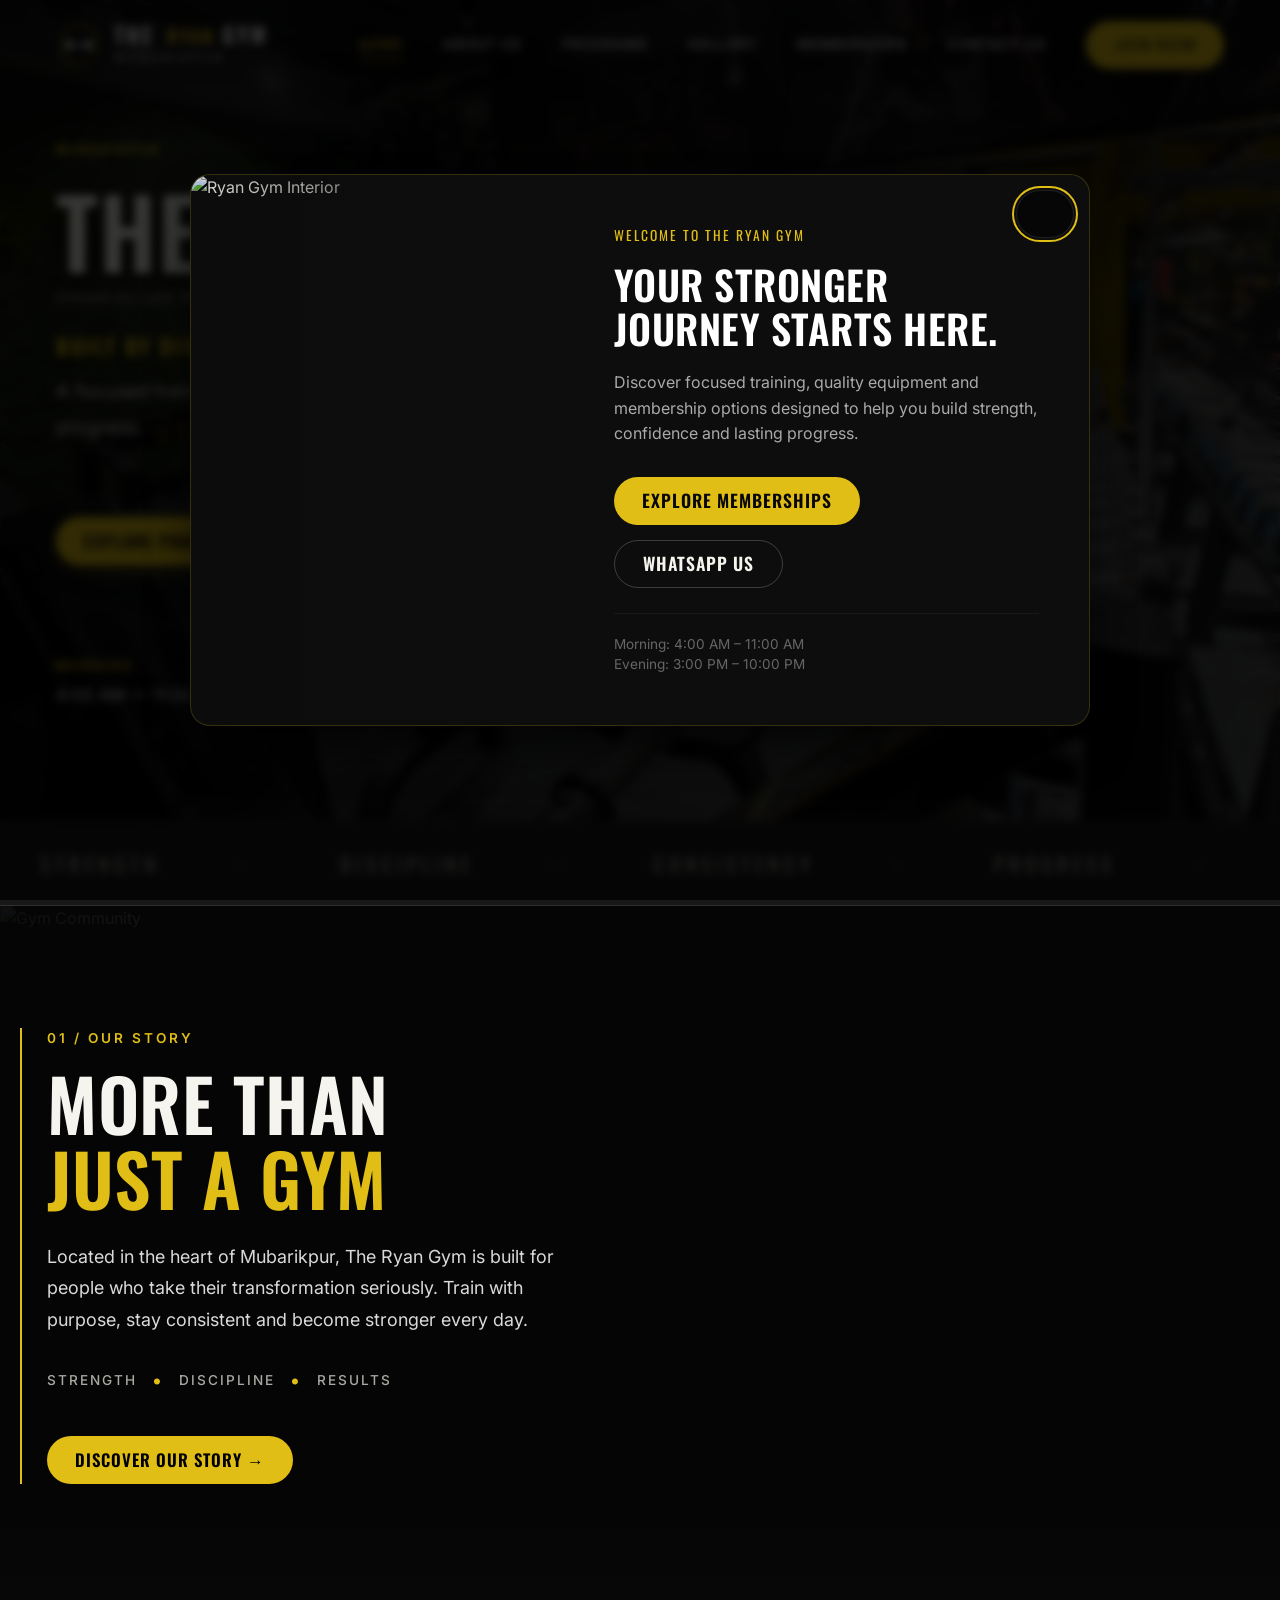
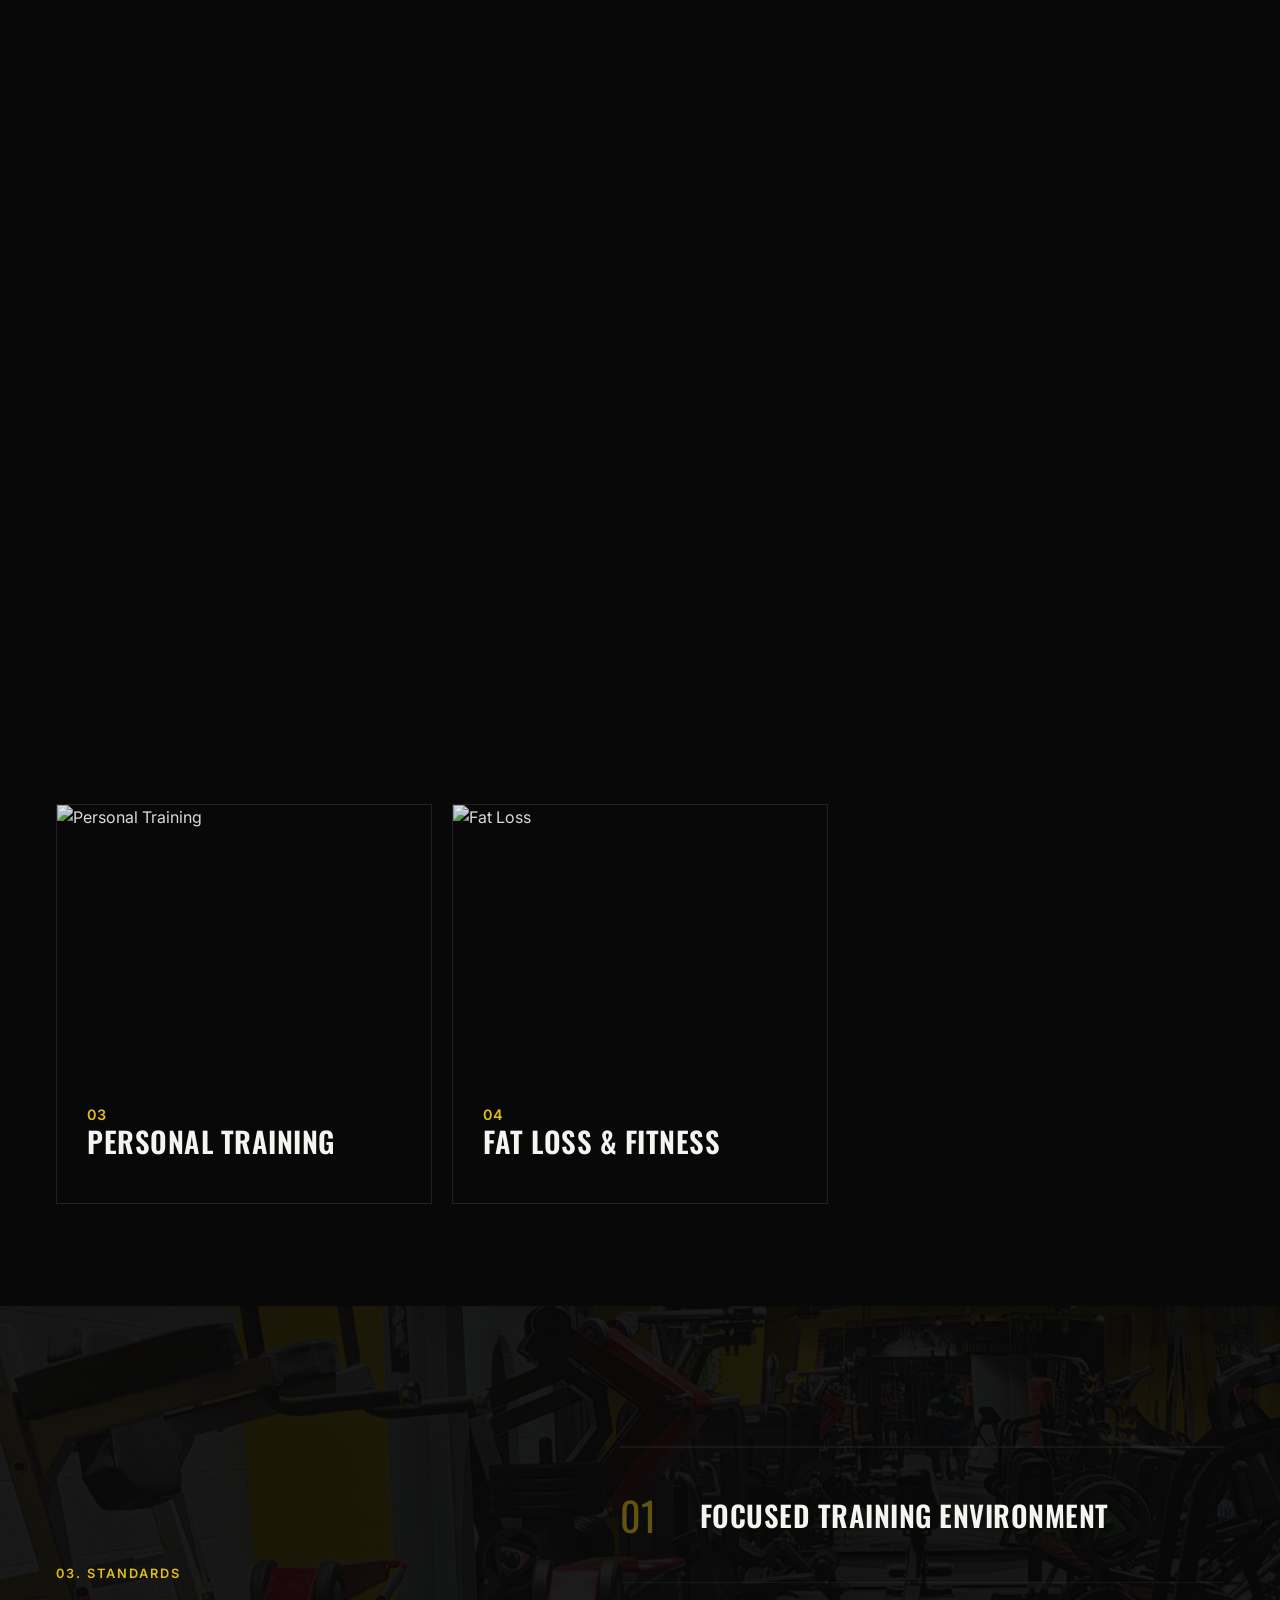
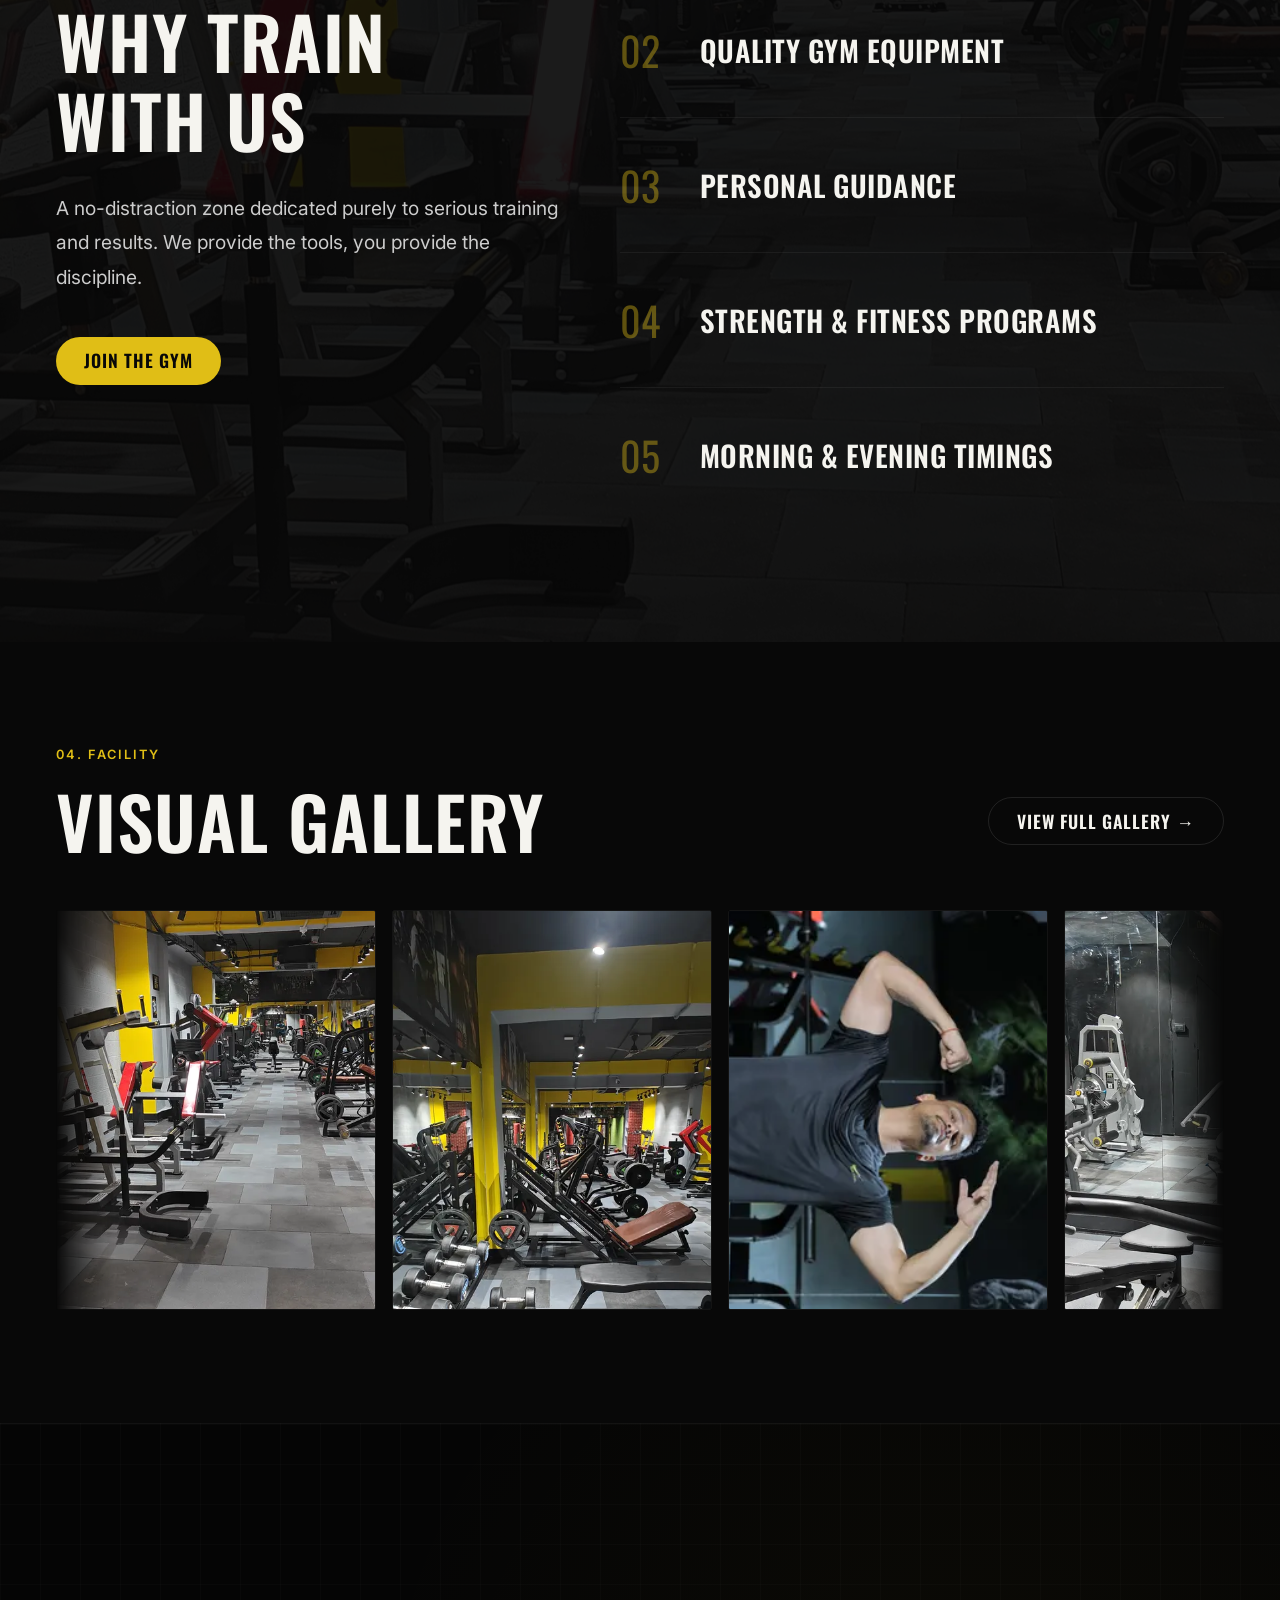
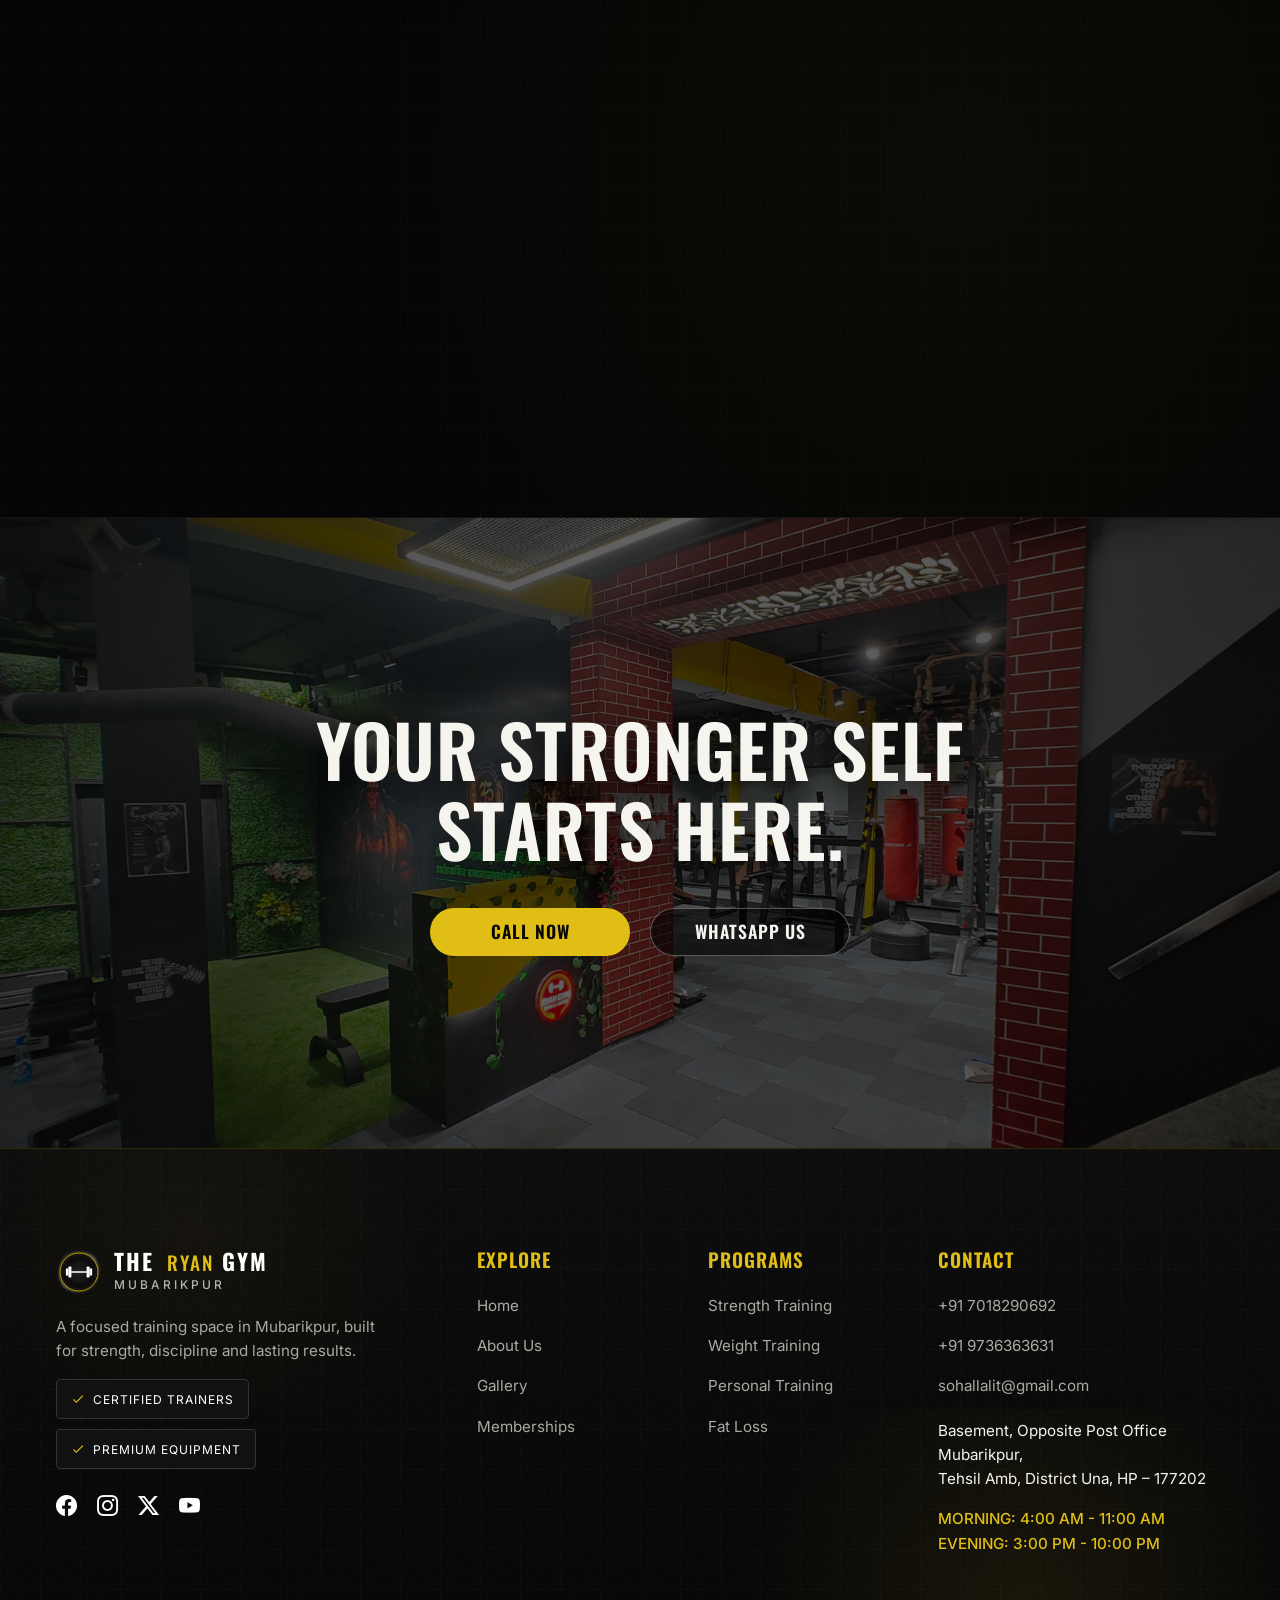
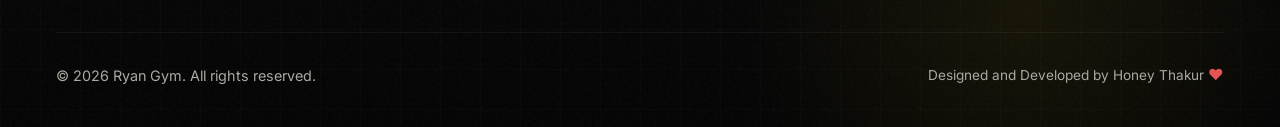
==== commit b1a045c3: "oops" ====
--- a/index.html
+++ b/index.html
@@ -1,10 +1,45 @@
 <!DOCTYPE html>
 <html lang="en">
 <head>
+  <title>THE RYAN GYM | Fitness & Strength Training in Mubarikpur</title>
+  <meta name="description" content="Build strength, confidence and lasting fitness at THE RYAN GYM in Mubarikpur, District Una, Himachal Pradesh.">
+  <link rel="canonical" href="https://ryan-gym.vercel.app/">
+  
+  <meta property="og:title" content="THE RYAN GYM | Fitness & Strength Training in Mubarikpur">
+  <meta property="og:description" content="Build strength, confidence and lasting fitness at THE RYAN GYM in Mubarikpur, District Una, Himachal Pradesh.">
+  <meta property="og:url" content="https://ryan-gym.vercel.app/">
+  
+  <meta name="twitter:title" content="THE RYAN GYM | Fitness & Strength Training in Mubarikpur">
+  <meta name="twitter:description" content="Build strength, confidence and lasting fitness at THE RYAN GYM in Mubarikpur, District Una, Himachal Pradesh.">
+
+  <!-- Basic Metadata -->
+  <meta name="viewport" content="width=device-width, initial-scale=1.0">
+  <meta name="robots" content="index, follow, max-image-preview:large">
+  <meta name="author" content="THE RYAN GYM">
+  
+  <!-- Favicons -->
+  <link rel="icon" href="assets/icons/favicon.svg" type="image/svg+xml">
+  <link rel="icon" href="assets/icons/favicon-32x32.png" sizes="32x32" type="image/png">
+  <link rel="icon" href="assets/icons/favicon-16x16.png" sizes="16x16" type="image/png">
+  <link rel="apple-touch-icon" href="assets/icons/apple-touch-icon.png">
+  <meta name="theme-color" content="#0B0B0B">
+
+  <!-- Open Graph / Facebook -->
+  <meta property="og:type" content="website">
+  <meta property="og:site_name" content="THE RYAN GYM">
+  <meta property="og:image" content="https://ryan-gym.vercel.app/assets/images/the-ryan-gym-social-share.jpg">
+  <meta property="og:image:secure_url" content="https://ryan-gym.vercel.app/assets/images/the-ryan-gym-social-share.jpg">
+  <meta property="og:image:type" content="image/jpeg">
+  <meta property="og:image:width" content="1200">
+  <meta property="og:image:height" content="630">
+  <meta property="og:image:alt" content="THE RYAN GYM in Mubarikpur, Himachal Pradesh">
+
+  <!-- Twitter -->
+  <meta name="twitter:card" content="summary_large_image">
+  <meta name="twitter:image" content="https://ryan-gym.vercel.app/assets/images/the-ryan-gym-social-share.jpg">
+  <meta name="twitter:image:alt" content="THE RYAN GYM in Mubarikpur, Himachal Pradesh">
+
   <meta charset="UTF-8">
-  <meta name="viewport" content="width=device-width, initial-scale=1.0">
-  <title>THE RYAN GYM | Built By Discipline</title>
-  <meta name="description" content="THE RYAN GYM in Mubarikpur. A premium training environment for strength, fitness and lasting progress.">
   <link rel="stylesheet" href="css/style.css">
   <link rel="stylesheet" href="https://cdn.jsdelivr.net/npm/bootstrap-icons@1.11.3/font/bootstrap-icons.min.css">
   <style>
@@ -913,6 +948,33 @@
   <!-- Footer -->
   <div id="site-footer"></div>
 
+  <!-- Welcome Popup -->
+  <div id="homeWelcomePopup" class="home-welcome-popup" role="dialog" aria-modal="true" aria-labelledby="popup-heading" aria-describedby="popup-desc" hidden>
+    <div class="home-welcome-popup__backdrop" id="homeWelcomePopupBackdrop"></div>
+    <div class="home-welcome-popup__dialog">
+      <button class="home-welcome-popup__close" id="homeWelcomePopupClose" aria-label="Close welcome popup">
+        <svg width="24" height="24" viewBox="0 0 24 24" fill="none" stroke="currentColor" stroke-width="2" stroke-linecap="round" stroke-linejoin="round">
+          <line x1="18" y1="6" x2="6" y2="18"></line>
+          <line x1="6" y1="6" x2="18" y2="18"></line>
+        </svg>
+      </button>
+      <div class="home-welcome-popup__image">
+        <img src="assets/images/gym-image-15.JPG" alt="Ryan Gym Interior">
+        <div class="home-welcome-popup__overlay"></div>
+      </div>
+      <div class="home-welcome-popup__content">
+        <span class="home-welcome-popup__label">WELCOME TO THE RYAN GYM</span>
+        <h2 id="popup-heading" class="home-welcome-popup__heading">YOUR STRONGER<br>JOURNEY STARTS HERE.</h2>
+        <p id="popup-desc" class="home-welcome-popup__desc">Discover focused training, quality equipment and membership options designed to help you build strength, confidence and lasting progress.</p>
+        <div class="home-welcome-popup__actions">
+          <a href="memberships.html" class="btn btn-primary">EXPLORE MEMBERSHIPS</a>
+          <a href="https://wa.me/917018290692" target="_blank" rel="noopener noreferrer" class="btn btn-outline" style="border-color: rgba(255,255,255,0.2);">WHATSAPP US</a>
+        </div>
+        <p class="home-welcome-popup__timing">Morning: 4:00 AM – 11:00 AM<br>Evening: 3:00 PM – 10:00 PM</p>
+      </div>
+    </div>
+  </div>
+
   <script src="js/script.js"></script>
   <script src="assets/js/layout.js"></script>
 </body>
--- a/css/style.css
+++ b/css/style.css
@@ -21,6 +21,11 @@
   /* Spacing */
   --container-width: 1400px; /* Wider for editorial feel */
   --header-height: 90px;
+  /* Radii */
+  --radius-small: 10px;
+  --radius-medium: 16px;
+  --radius-large: 22px;
+  --radius-pill: 999px;
   
   /* Transitions */
   --transition-fast: 0.2s ease;
@@ -132,16 +137,23 @@
   display: inline-flex;
   align-items: center;
   justify-content: center;
-  padding: 16px 36px;
+  padding: 16px 30px;
   font-family: var(--font-heading);
   font-size: 1.1rem;
   font-weight: 600;
   text-transform: uppercase;
   letter-spacing: 1px;
   cursor: pointer;
-  transition: all var(--transition-fast);
   border: none;
-  border-radius: 0; /* Sharp edges */
+  border-radius: var(--radius-pill);
+  transition: transform 0.25s ease, box-shadow 0.25s ease, background-color 0.25s ease, border-color 0.25s ease, color 0.25s ease;
+}
+.btn:hover {
+  transform: translateY(-2px) scale(1.025);
+  box-shadow: 0 8px 20px rgba(0,0,0,0.3);
+}
+.btn:active {
+  transform: translateY(0) scale(0.98);
 }
 
 .btn-primary {
@@ -150,7 +162,6 @@
 }
 .btn-primary:hover {
   background-color: var(--accent-yellow-hover);
-  transform: translateY(-2px);
 }
 
 .btn-outline {
@@ -236,6 +247,16 @@
 }
 .hamburger-line {
   display: block; width: 25px; height: 2px; background-color: #fff; margin: 5px 0; transition: all 0.3s ease;
+}
+
+/* Force hide on desktop to prevent the three white lines appearing next to the logo */
+@media (min-width: 1025px) {
+  .menu-toggle,
+  .mobile-menu-toggle,
+  .hamburger,
+  .nav-toggle {
+    display: none !important;
+  }
 }
 
 /* Header & Logo specific overrides (Shared) */
@@ -574,3 +595,606 @@
     background: linear-gradient(rgba(0, 0, 0, 0.76), rgba(0, 0, 0, 0.82));
   }
 }
+
+/* ==========================================================================
+   URGENT GLOBAL BUTTON SYSTEM & LAYOUT SYSTEM
+   ========================================================================== */
+
+/* 1. BUTTON PILL SHAPES - ENFORCE EVERYWHERE */
+button,
+input[type="submit"],
+input[type="button"],
+.btn,
+.button,
+[class*="btn"]:not(.btn-link),
+[class*="button"],
+.cta,
+.cta-link,
+.cta-button,
+.join-now,
+.join-btn,
+.hero-button,
+.hero-btn,
+.card-button,
+.card-btn,
+.program-cta,
+.membership-cta,
+.contact-btn,
+.submit-btn,
+a[role="button"],
+.btn-solid-yellow,
+.card-cta-btn,
+.card-cta,
+.mem-row .btn-link,
+.mem-card-premium .btn-link {
+  border-radius: 999px !important;
+  transition: transform 0.25s ease, box-shadow 0.25s ease, background-color 0.25s ease, border-color 0.25s ease, color 0.25s ease !important;
+  display: inline-flex !important;
+  align-items: center !important;
+  justify-content: center !important;
+  gap: 8px !important;
+  line-height: 1.1 !important;
+}
+
+/* Base minimum padding and height for buttons that might not have it */
+button, input[type="submit"], input[type="button"], .btn-solid-yellow, .card-cta, .mem-row .btn-link, .mem-card-premium .btn-link, .btn, .card-cta-btn {
+  padding: 13px 28px !important;
+  min-height: 48px !important;
+  text-decoration: none !important;
+}
+
+/* For links that were previously just text but now need pill shapes */
+.card-cta, .mem-row .btn-link, .mem-card-premium .btn-link {
+  background: rgba(255,255,255,0.05) !important;
+  border: 1px solid rgba(255,255,255,0.15) !important;
+  color: var(--accent-yellow) !important;
+  font-family: var(--font-heading) !important;
+  font-size: 0.95rem !important;
+  letter-spacing: 1px !important;
+  text-transform: uppercase !important;
+}
+.card-cta::after, .mem-row .btn-link::after, .mem-card-premium .btn-link::after {
+  display: none !important; /* hide underlines */
+}
+
+/* 2. HOVER EFFECTS - PREMIUM ZOOM */
+button:hover,
+input[type="submit"]:hover,
+input[type="button"]:hover,
+.btn:hover,
+.button:hover,
+[class*="btn"]:not(.btn-link):hover,
+[class*="button"]:hover,
+.cta:hover,
+.cta-button:hover,
+.btn-solid-yellow:hover,
+.card-cta-btn:hover,
+.card-cta:hover,
+.mem-row .btn-link:hover,
+.mem-card-premium .btn-link:hover {
+  transform: translateY(-2px) scale(1.025) !important;
+  box-shadow: 0 6px 16px rgba(0,0,0,0.4) !important;
+}
+button:active, input[type="submit"]:active, input[type="button"]:active, .btn:active, .btn-solid-yellow:active, .card-cta:active, .mem-row .btn-link:active, .card-cta-btn:active, .mem-card-premium .btn-link:active {
+  transform: translateY(0) scale(0.98) !important;
+}
+
+/* 3. FIX SPECIFIC TEXT LINKS */
+/* Protect standard text links in nav and footer from becoming pills */
+.nav-links a:not(.btn), .footer-col a, .btn-link:not(.mem-row .btn-link):not(.mem-card-premium .btn-link) {
+  border-radius: 0 !important;
+  background: transparent !important;
+  border: none !important;
+  min-height: auto !important;
+  padding: 0 !important;
+}
+.nav-links a:not(.btn):hover, .footer-col a:hover, .btn-link:not(.mem-row .btn-link):not(.mem-card-premium .btn-link):hover {
+  transform: none !important;
+  box-shadow: none !important;
+}
+
+/* 4. CARDS & CONTAINERS */
+.program-card, .mem-row, .mem-card-premium, .form-wrapper, 
+.ft-card, .facility-item, .contact-left-panel, .contact-details,
+.gallery-item, .about-mission, .history-image-panel, .pricing-box {
+  border-radius: 16px !important;
+  overflow: hidden;
+}
+.pricing-container, .split-content {
+  border-radius: 20px !important;
+}
+
+/* Images inside Cards */
+.card-img-wrapper, .program-card img, .gallery-item img, 
+.intro-img, .history-image, .phil-top-img, .phil-bottom-img,
+.facility-item img, .ft-card img {
+  border-radius: 16px !important;
+  overflow: hidden !important;
+}
+
+/* Form Elements */
+.form-control, input, select, textarea {
+  border-radius: 12px !important;
+}
+
+/* Subtle Card Hover */
+.program-card, .gallery-item, .mem-card-premium, .ft-card {
+  transition: transform 0.3s ease, box-shadow 0.3s ease !important;
+}
+a.program-card:hover, a.gallery-item:hover, a.mem-card-premium:hover, 
+.program-card:hover, .gallery-item:hover, .mem-card-premium:hover, .ft-card:hover {
+  transform: translateY(-4px) !important;
+}
+.program-card:hover .card-img, .gallery-item:hover img, .ft-card:hover img {
+  transform: scale(1.025) !important;
+  transition: transform 0.3s ease !important;
+}
+
+/* Header fix */
+.nav-links .btn {
+  background-color: var(--accent-yellow) !important;
+  color: var(--bg-primary) !important;
+  padding: 13px 28px !important;
+}
+.nav-links .btn:hover {
+  background-color: var(--accent-yellow-hover) !important;
+}
+
+/* Accessibility */
+:focus-visible {
+  outline: 2px solid var(--accent-yellow);
+  outline-offset: 2px;
+}
+
+/* Reduced Motion */
+@media (prefers-reduced-motion: reduce) {
+  button, input[type="submit"], input[type="button"], .btn, .button, [class*="btn"], [class*="button"], a[role="button"],
+  .card, a, .program-card, .gallery-item, .mem-card-premium, .ft-card, img {
+    transition: none !important;
+    transform: none !important;
+    animation: none !important;
+  }
+}
+
+/* ==========================================================================
+   HOME WELCOME POPUP
+   ========================================================================== */
+
+.home-welcome-popup {
+  position: fixed;
+  top: 0; left: 0; width: 100%; height: 100%;
+  z-index: 9999;
+  display: flex;
+  align-items: center;
+  justify-content: center;
+  opacity: 0;
+  visibility: hidden;
+  transition: opacity 0.4s ease, visibility 0.4s ease;
+}
+.home-welcome-popup[hidden] {
+  display: none !important;
+}
+.home-welcome-popup.is-visible {
+  opacity: 1;
+  visibility: visible;
+}
+
+.home-welcome-popup__backdrop {
+  position: absolute;
+  top: 0; left: 0; width: 100%; height: 100%;
+  background: rgba(0, 0, 0, 0.78);
+  backdrop-filter: blur(4px);
+  -webkit-backdrop-filter: blur(4px);
+}
+
+.home-welcome-popup__dialog {
+  position: relative;
+  width: 900px;
+  max-width: calc(100% - 40px);
+  max-height: 90vh;
+  background: #0d0d0d;
+  border-radius: 20px;
+  border: 1px solid rgba(224, 190, 22, 0.2);
+  display: flex;
+  flex-direction: row;
+  overflow: hidden;
+  box-shadow: 0 25px 50px -12px rgba(0,0,0,0.8);
+  transform: translateY(20px) scale(0.97);
+  transition: transform 0.4s cubic-bezier(0.16, 1, 0.3, 1);
+}
+.home-welcome-popup.is-visible .home-welcome-popup__dialog {
+  transform: translateY(0) scale(1);
+}
+
+.home-welcome-popup__close {
+  position: absolute;
+  top: 15px;
+  right: 15px;
+  width: 40px;
+  height: 40px;
+  border-radius: 50%;
+  background: rgba(0,0,0,0.5);
+  border: 1px solid rgba(255,255,255,0.1);
+  color: #fff;
+  display: flex;
+  align-items: center;
+  justify-content: center;
+  cursor: pointer;
+  z-index: 10;
+  transition: background 0.2s ease, transform 0.2s ease;
+}
+.home-welcome-popup__close:hover {
+  background: rgba(224, 190, 22, 0.9);
+  color: #000;
+  transform: scale(1.05);
+}
+.home-welcome-popup__close:focus-visible {
+  outline: 2px solid var(--accent-yellow);
+  outline-offset: 2px;
+}
+
+.home-welcome-popup__image {
+  flex: 1.2;
+  position: relative;
+  min-height: 400px;
+}
+.home-welcome-popup__image img {
+  width: 100%;
+  height: 100%;
+  object-fit: cover;
+  object-position: center;
+  display: block;
+}
+.home-welcome-popup__overlay {
+  position: absolute;
+  top: 0; left: 0; width: 100%; height: 100%;
+  background: linear-gradient(to right, rgba(0,0,0,0.1), #0d0d0d);
+}
+
+.home-welcome-popup__content {
+  flex: 1.3;
+  padding: 50px 50px 50px 30px;
+  display: flex;
+  flex-direction: column;
+  justify-content: center;
+  overflow-y: auto;
+}
+.home-welcome-popup__label {
+  color: var(--accent-yellow);
+  font-family: var(--font-heading);
+  font-size: 0.85rem;
+  letter-spacing: 2px;
+  text-transform: uppercase;
+  margin-bottom: 15px;
+}
+.home-welcome-popup__heading {
+  font-family: var(--font-heading);
+  font-size: 2.5rem;
+  line-height: 1.1;
+  color: #fff;
+  margin-bottom: 20px;
+  text-transform: uppercase;
+}
+.home-welcome-popup__desc {
+  color: #aaa;
+  font-size: 1rem;
+  line-height: 1.6;
+  margin-bottom: 30px;
+}
+.home-welcome-popup__actions {
+  display: flex;
+  gap: 15px;
+  flex-wrap: wrap;
+  margin-bottom: 25px;
+}
+.home-welcome-popup__timing {
+  font-size: 0.85rem;
+  color: #666;
+  line-height: 1.5;
+  padding-top: 20px;
+  border-top: 1px solid rgba(255,255,255,0.05);
+}
+
+@media (max-width: 768px) {
+  .home-welcome-popup__dialog {
+    flex-direction: column;
+    max-width: calc(100% - 28px);
+    max-height: 88vh;
+    border-radius: 16px;
+  }
+  .home-welcome-popup__image {
+    min-height: 200px;
+    height: 200px;
+    flex: none;
+  }
+  .home-welcome-popup__overlay {
+    background: linear-gradient(to bottom, rgba(0,0,0,0.1), #0d0d0d);
+  }
+  .home-welcome-popup__content {
+    padding: 30px 20px;
+  }
+  .home-welcome-popup__heading {
+    font-size: 2rem;
+  }
+  .home-welcome-popup__actions {
+    flex-direction: column;
+  }
+  .home-welcome-popup__actions .btn {
+    width: 100%;
+  }
+}
+
+@media (prefers-reduced-motion: reduce) {
+  .home-welcome-popup {
+    transition: none !important;
+  }
+  .home-welcome-popup__dialog {
+    transition: none !important;
+    transform: none !important;
+  }
+  .home-welcome-popup.is-visible .home-welcome-popup__dialog {
+    transform: none !important;
+  }
+}
+
+/* ==========================================================================
+   FINAL RESPONSIVE QUALITY AUDIT (GLOBAL OVERRIDES)
+   ========================================================================== */
+
+/* 1. GLOBAL OVERFLOW & MEDIA CONSTRAINTS */
+html, body {
+  max-width: 100%;
+  overflow-x: hidden;
+}
+img, video, iframe {
+  max-width: 100%;
+}
+
+/* 2. CONTAINER SCALING */
+.container {
+  width: 100%;
+  max-width: 1360px;
+  margin: 0 auto;
+  padding-inline: clamp(16px, 5vw, 56px) !important;
+}
+
+/* 3. FLUID TYPOGRAPHY */
+.heading-xl {
+  font-size: clamp(2.5rem, 8vw, 6rem) !important;
+  line-height: 1.05 !important;
+  word-wrap: break-word;
+}
+.heading-lg {
+  font-size: clamp(2rem, 6vw, 4.5rem) !important;
+  line-height: 1.1 !important;
+}
+.page-hero-heading {
+  font-size: clamp(2.2rem, 6vw, 4rem) !important;
+  line-height: 1.05 !important;
+}
+h1, h2, h3, h4, h5, h6 {
+  overflow-wrap: break-word;
+  word-wrap: break-word;
+}
+.logo-text-wrapper {
+  max-width: 100%;
+}
+
+/* 4. SECTION SPACING */
+.section, .programs-wrapper, .gallery-section {
+  padding-top: clamp(60px, 8vw, 120px) !important;
+  padding-bottom: clamp(60px, 8vw, 120px) !important;
+}
+.page-hero {
+  min-height: clamp(350px, 45vh, 500px) !important;
+  padding-top: clamp(140px, 15vh, 200px) !important;
+  padding-bottom: clamp(60px, 8vh, 100px) !important;
+}
+.hero {
+  min-height: clamp(500px, 60vh, 760px) !important;
+  padding-top: clamp(140px, 15vh, 200px) !important;
+  padding-bottom: clamp(60px, 8vh, 100px) !important;
+}
+
+/* 5. HEADER & MOBILE MENU OVERRIDES */
+.logo-badge {
+  width: clamp(36px, 5vw, 46px) !important;
+  height: clamp(36px, 5vw, 46px) !important;
+}
+.logo-text {
+  font-size: clamp(1.1rem, 2.5vw, 1.4rem) !important;
+}
+.logo-subtext {
+  font-size: clamp(0.6rem, 1.2vw, 0.75rem) !important;
+}
+.header {
+  padding: 15px 0 !important;
+}
+.header.scrolled {
+  padding: 10px 0 !important;
+}
+
+/* Fix desktop hamburger artifact completely */
+@media (min-width: 1025px) {
+  .hamburger {
+    display: none !important;
+  }
+}
+
+@media (max-width: 1024px) {
+  .nav-links {
+    position: fixed;
+    top: 0; right: -100%;
+    width: 100%; max-width: 380px; height: 100vh;
+    background-color: #080808;
+    border-left: 1px solid rgba(224, 190, 22, 0.2);
+    flex-direction: column !important;
+    justify-content: flex-start !important;
+    align-items: flex-start !important;
+    padding: 100px 40px 40px 40px !important;
+    transition: right 0.4s cubic-bezier(0.16, 1, 0.3, 1) !important;
+    overflow-y: auto;
+    z-index: 1000;
+  }
+  .nav-links.active {
+    right: 0 !important;
+  }
+  .nav-links a {
+    font-size: 1.3rem !important;
+    margin: 12px 0 !important;
+    width: 100%;
+    display: block;
+  }
+  .hamburger {
+    display: block !important;
+    z-index: 1001;
+    position: relative;
+    padding: 10px;
+  }
+}
+
+/* 6. PAGE-SPECIFIC GRIDS & LAYOUTS */
+/* Programs Grid */
+.programs-grid {
+  display: grid !important;
+  grid-template-columns: repeat(3, 1fr) !important;
+  gap: 30px !important;
+}
+@media (max-width: 1024px) {
+  .programs-grid {
+    grid-template-columns: repeat(2, 1fr) !important;
+  }
+}
+@media (max-width: 650px) {
+  .programs-grid {
+    grid-template-columns: 1fr !important;
+  }
+  .card-img-wrapper {
+    height: clamp(220px, 50vw, 280px) !important;
+  }
+}
+
+/* Gallery Masonry */
+.masonry-grid {
+  column-count: 3 !important;
+  column-gap: 20px !important;
+}
+.gallery-item {
+  display: inline-block !important;
+  width: 100% !important;
+  margin-bottom: 20px !important;
+}
+@media (max-width: 992px) {
+  .masonry-grid { column-count: 2 !important; }
+}
+@media (max-width: 576px) {
+  .masonry-grid { column-count: 1 !important; }
+}
+
+/* Memberships */
+@media (max-width: 992px) {
+  .mem-row {
+    flex-direction: column !important;
+    align-items: stretch !important;
+    gap: 20px !important;
+    padding: 24px !important;
+  }
+  .mem-row .mem-price {
+    text-align: left !important;
+    border-left: none !important;
+    border-top: 1px solid rgba(255,255,255,0.1) !important;
+    padding-left: 0 !important;
+    padding-top: 20px !important;
+  }
+  .mem-cta-buttons {
+    flex-direction: column !important;
+  }
+  .mem-cta-buttons .btn {
+    width: 100% !important;
+  }
+}
+
+/* Contact & Split Layouts (About, Index) */
+@media (max-width: 992px) {
+  .split-layout, .contact-split {
+    flex-direction: column !important;
+    gap: 40px !important;
+  }
+  .split-layout.reverse {
+    flex-direction: column !important; /* Do not reverse on mobile usually, image top or bottom */
+  }
+  .split-content, .split-image, .contact-info, .form-wrapper {
+    width: 100% !important;
+    flex: none !important;
+  }
+  .contact-info { padding-right: 0 !important; }
+}
+
+/* 7. IMAGES & CROPPING */
+.hero-bg-img, .page-hero-bg, .split-image img, .card-img-wrapper img {
+  object-fit: cover !important;
+}
+@media (max-width: 768px) {
+  .split-image {
+    min-height: 250px !important;
+  }
+  .split-image img {
+    height: auto !important;
+    min-height: 250px !important;
+  }
+}
+
+/* 8. FORMS & MAPS */
+.form-control, input, select, textarea {
+  font-size: 16px !important; /* Prevent iOS zoom */
+  width: 100% !important;
+  border-radius: 12px !important;
+}
+iframe[src*="google.com/maps"] {
+  height: clamp(340px, 50vh, 450px) !important;
+  width: 100% !important;
+  display: block !important;
+}
+
+/* 9. BUTTONS (Safety Net for Pill Shape) */
+.btn, button, input[type="submit"] {
+  border-radius: 999px !important;
+  min-height: 48px !important;
+  display: inline-flex !important;
+  align-items: center !important;
+  justify-content: center !important;
+}
+@media (max-width: 480px) {
+  .btn, .hero-buttons .btn {
+    width: 100% !important;
+    text-align: center !important;
+  }
+  .hero-buttons {
+    flex-direction: column !important;
+    width: 100% !important;
+  }
+}
+
+/* 10. POPUP & LIGHTBOX OVERFLOW */
+@media (max-width: 768px) {
+  .home-welcome-popup__dialog {
+    width: calc(100% - 24px) !important;
+    max-height: 88vh !important;
+  }
+  .lightbox-content {
+    max-width: calc(100% - 24px) !important;
+  }
+}
+
+/* 11. FOOTER MOBILE STACKING */
+@media (max-width: 768px) {
+  .footer-grid {
+    display: flex !important;
+    flex-direction: column !important;
+    gap: 40px !important;
+  }
+  .footer-col {
+    width: 100% !important;
+  }
+}
+
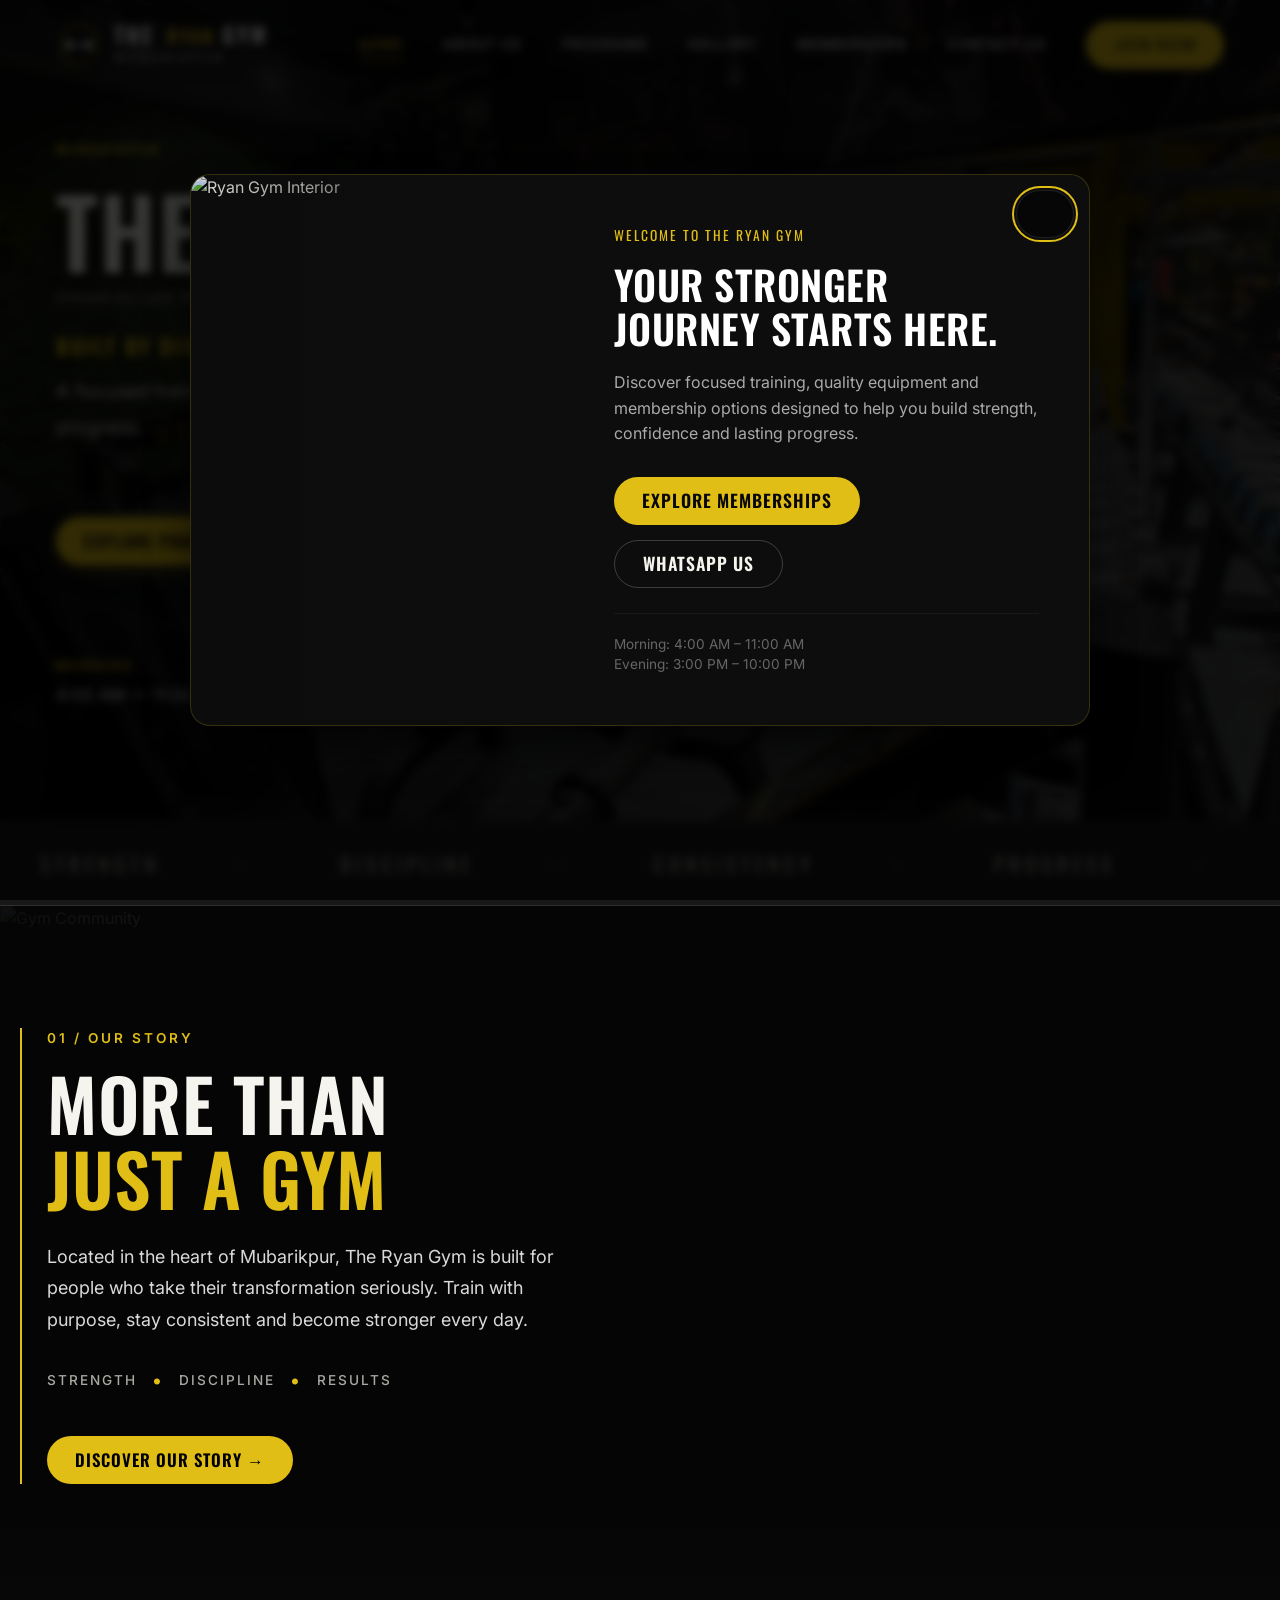
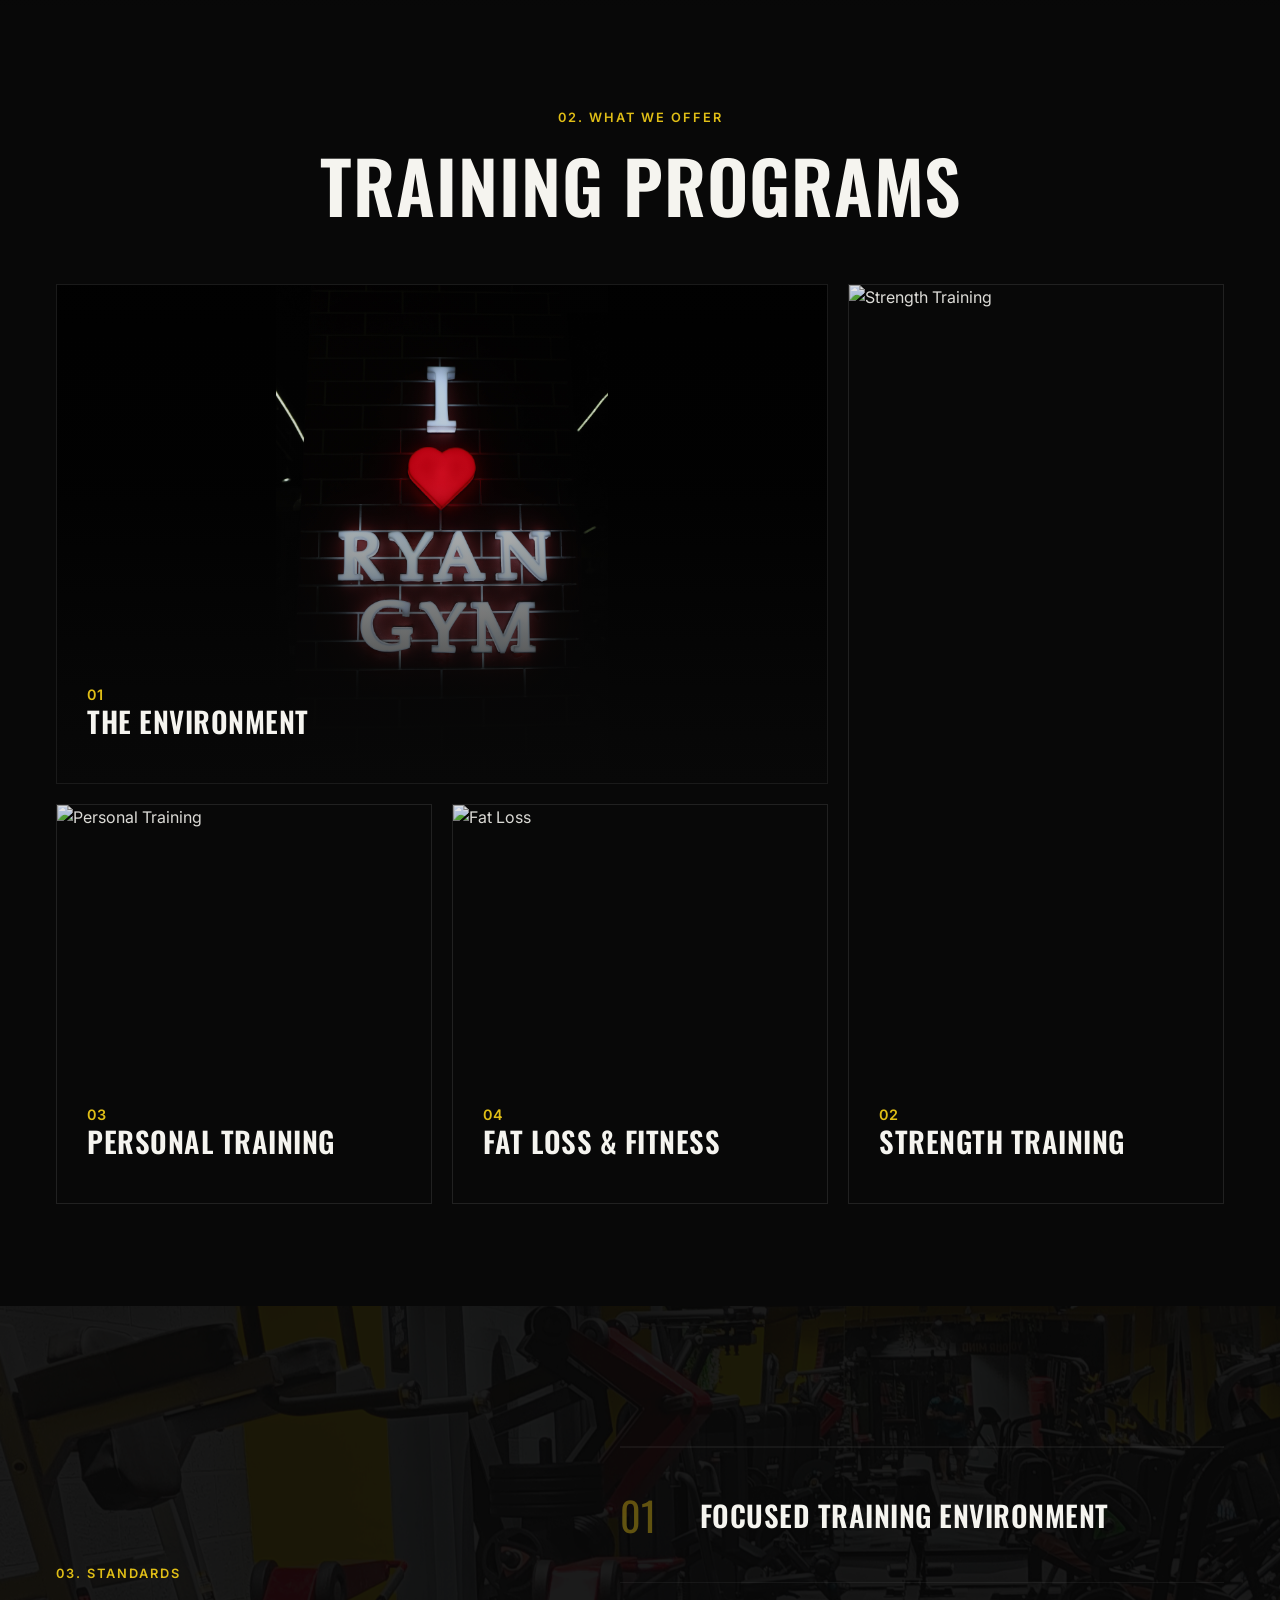
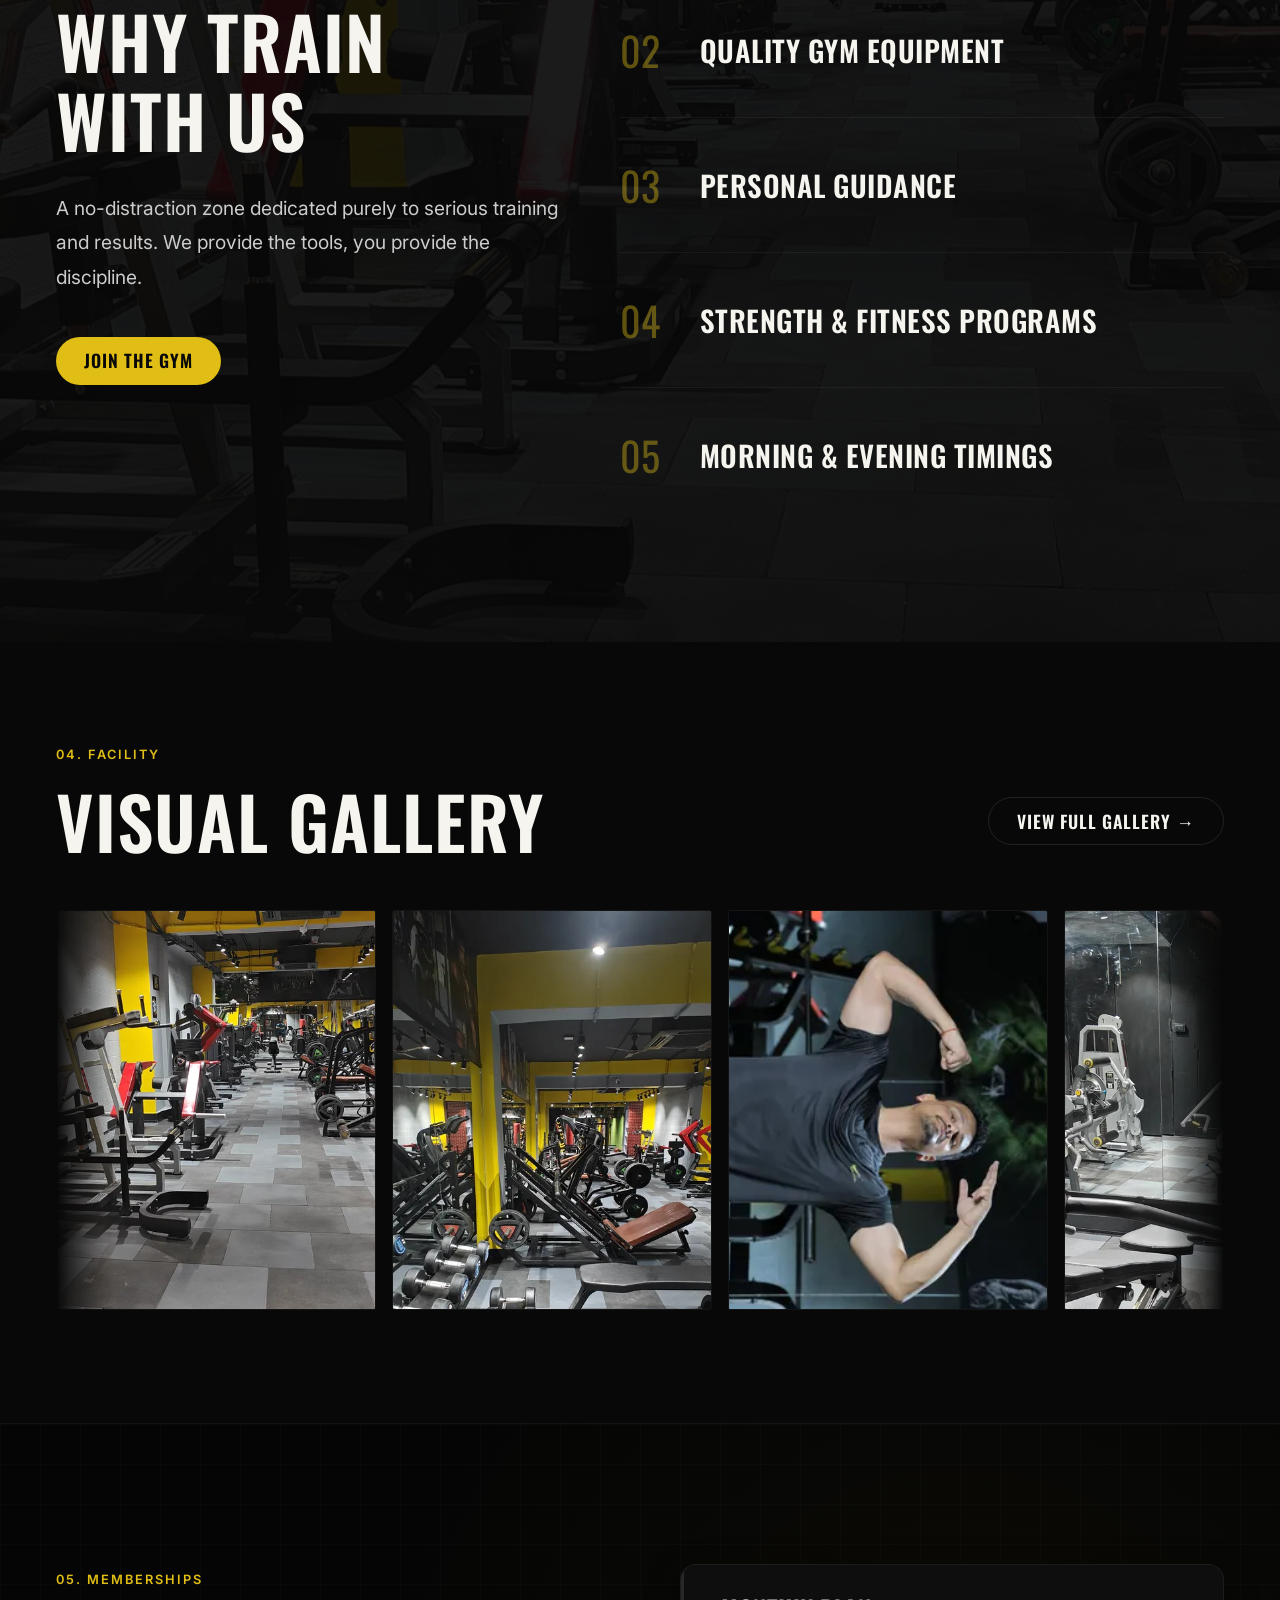
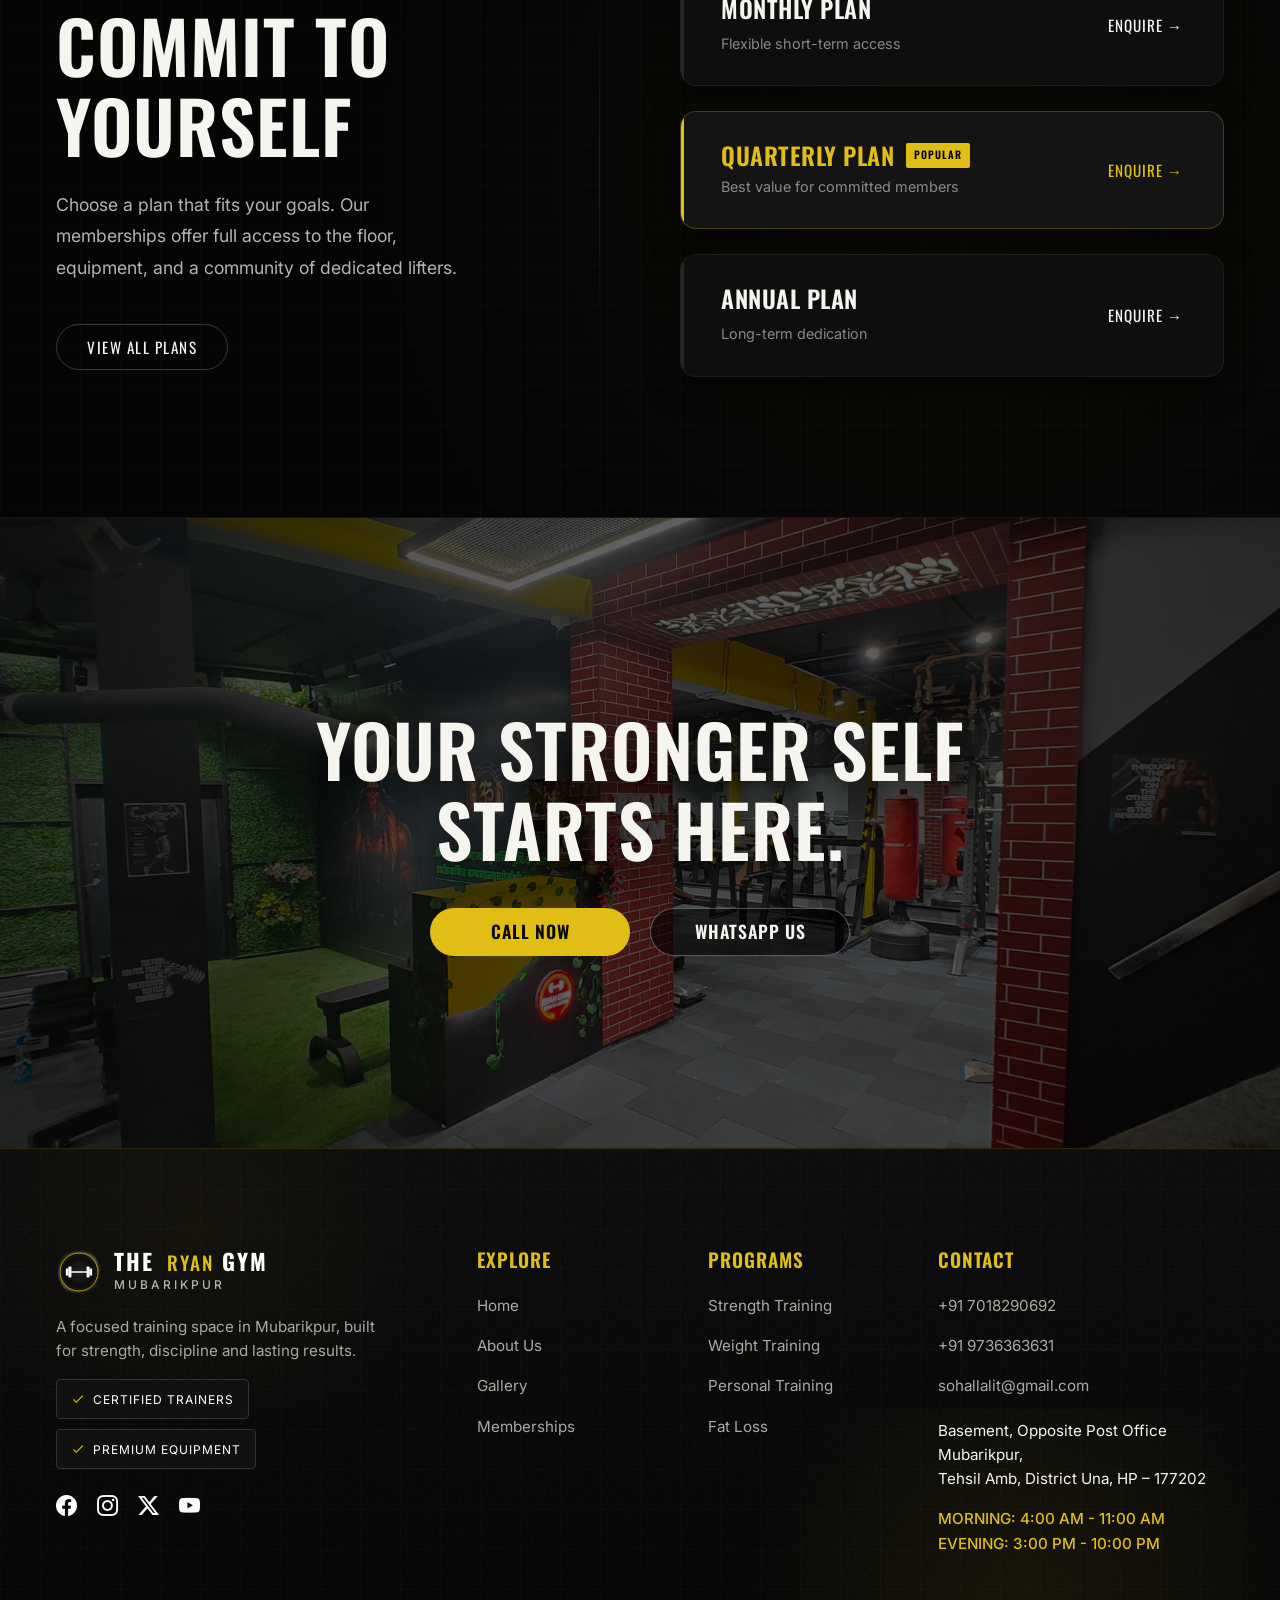
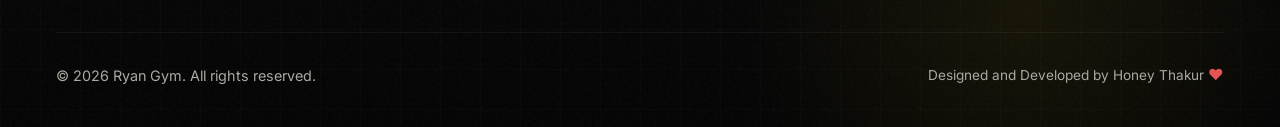
==== commit d327a628: "done" ====
--- a/index.html
+++ b/index.html
@@ -27,17 +27,17 @@
   <!-- Open Graph / Facebook -->
   <meta property="og:type" content="website">
   <meta property="og:site_name" content="THE RYAN GYM">
-  <meta property="og:image" content="https://ryan-gym.vercel.app/assets/images/the-ryan-gym-social-share.jpg">
-  <meta property="og:image:secure_url" content="https://ryan-gym.vercel.app/assets/images/the-ryan-gym-social-share.jpg">
+  <meta property="og:image" content="https://ryan-gym.vercel.app/assets/images/the-ryan-gym-social-share-v2.jpg">
+  <meta property="og:image:secure_url" content="https://ryan-gym.vercel.app/assets/images/the-ryan-gym-social-share-v2.jpg">
   <meta property="og:image:type" content="image/jpeg">
   <meta property="og:image:width" content="1200">
   <meta property="og:image:height" content="630">
-  <meta property="og:image:alt" content="THE RYAN GYM in Mubarikpur, Himachal Pradesh">
+  <meta property="og:image:alt" content="THE RYAN GYM — Stronger Everyday in Mubarikpur">
 
   <!-- Twitter -->
   <meta name="twitter:card" content="summary_large_image">
-  <meta name="twitter:image" content="https://ryan-gym.vercel.app/assets/images/the-ryan-gym-social-share.jpg">
-  <meta name="twitter:image:alt" content="THE RYAN GYM in Mubarikpur, Himachal Pradesh">
+  <meta name="twitter:image" content="https://ryan-gym.vercel.app/assets/images/the-ryan-gym-social-share-v2.jpg">
+  <meta name="twitter:image:alt" content="THE RYAN GYM — Stronger Everyday in Mubarikpur">
 
   <meta charset="UTF-8">
   <link rel="stylesheet" href="css/style.css">
